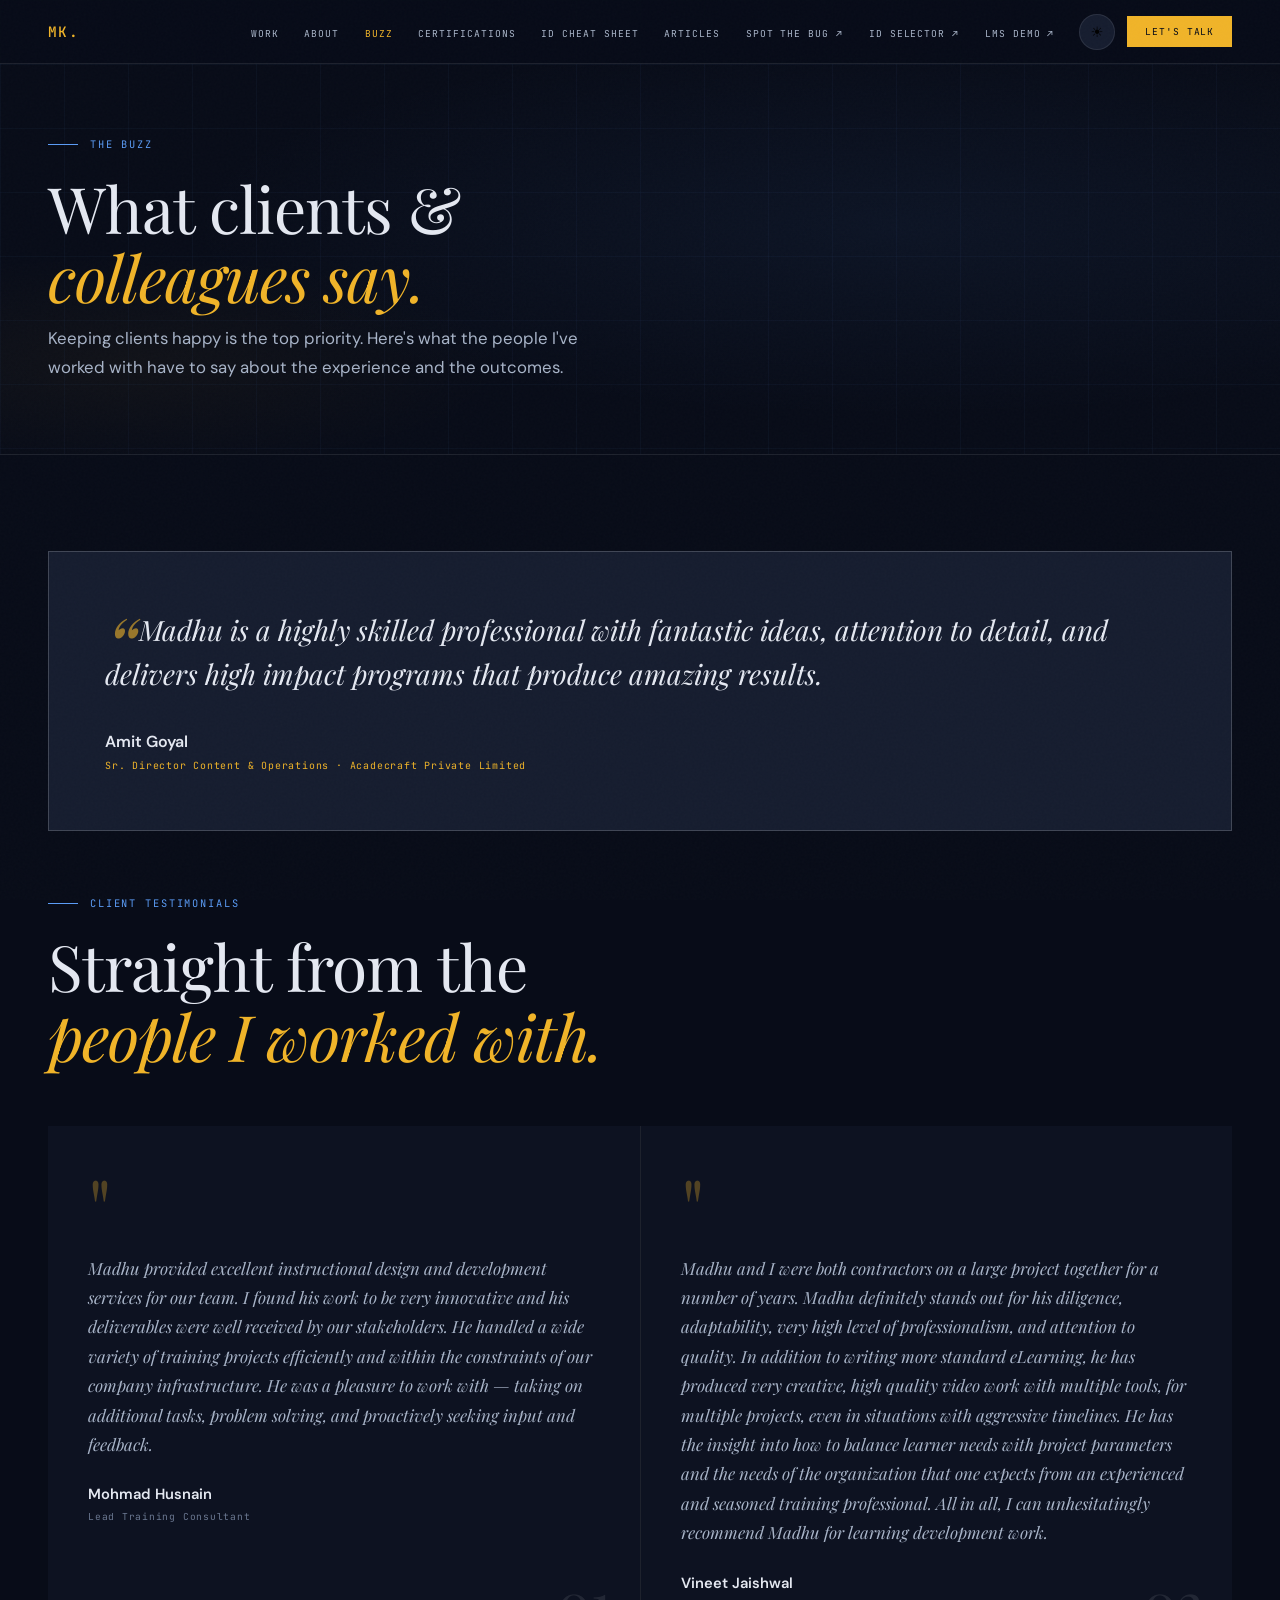
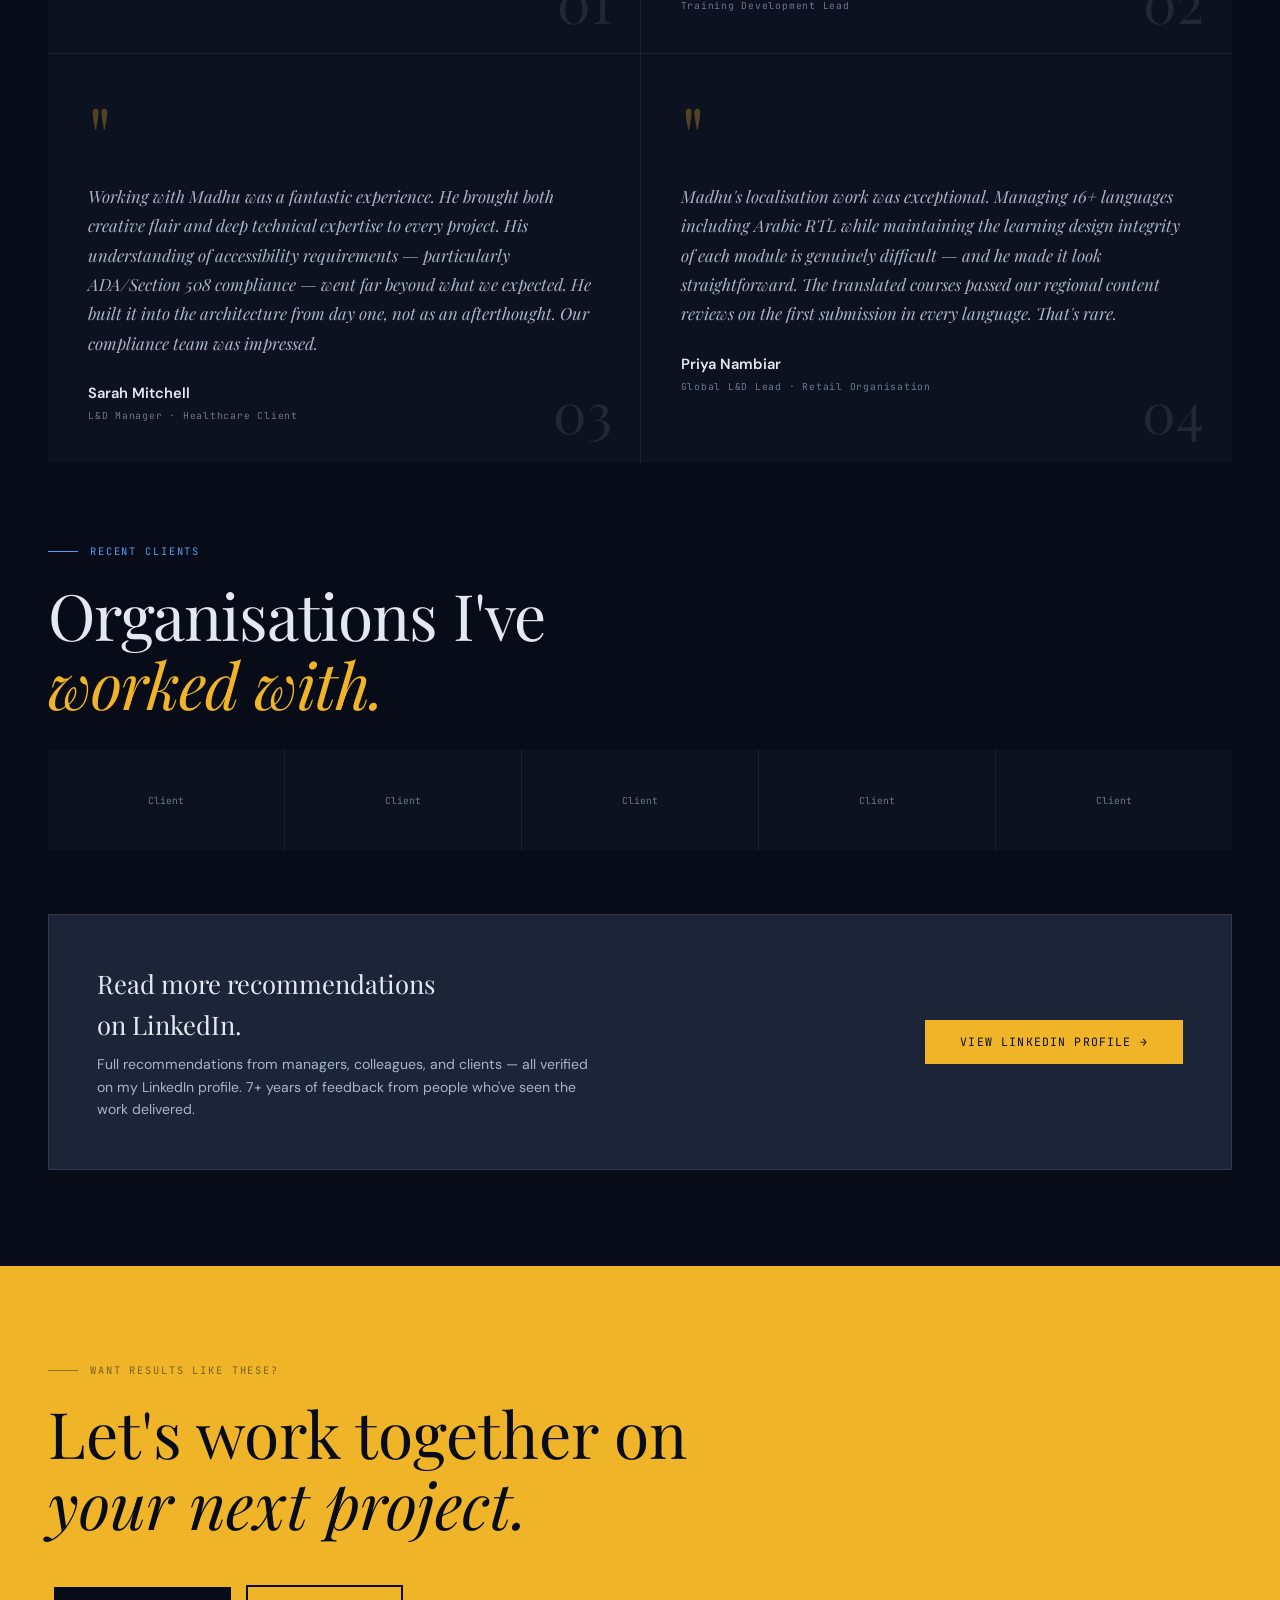
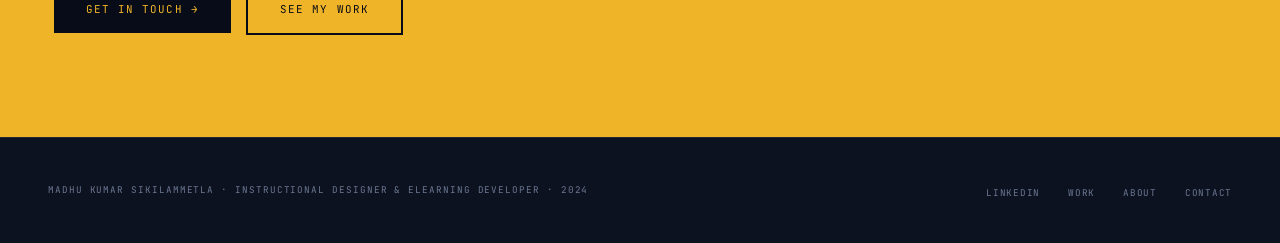
==== buzz.html @ c1334dfc "Add files via upload" ====
<!DOCTYPE html>
<html lang="en" data-theme="dark">
<head>
<meta charset="UTF-8"><meta name="viewport" content="width=device-width,initial-scale=1">
<title>Buzz | Madhu Kumar Sikilammetla</title>
<link rel="stylesheet" href="style.css">
<style>
.testimonial-grid{display:grid;grid-template-columns:1fr 1fr;gap:1px;background:var(--border);margin-top:3.5rem}
.t-card{background:var(--bg2);padding:2.5rem;position:relative;transition:background .3s}
.t-card:hover{background:var(--bg3)}
.t-quote-mark{font-family:var(--serif);font-size:5rem;color:var(--gold);line-height:1;opacity:.3;margin-bottom:.5rem;display:block}
.t-text{font-family:var(--serif);font-size:1.05rem;font-style:italic;line-height:1.75;color:var(--text2);margin-bottom:1.5rem}
.t-author{font-family:var(--sans);font-size:.92rem;font-weight:600;color:var(--text);margin-bottom:.15rem}
.t-role{font-family:var(--mono);font-size:.6rem;letter-spacing:.08em;color:var(--muted)}
.t-num{position:absolute;bottom:1.5rem;right:1.75rem;font-family:var(--serif);font-size:3.5rem;font-weight:300;color:var(--border);line-height:1}
.featured-testimonial{background:var(--surface);border:1px solid var(--border2);padding:3.5rem;margin-bottom:4rem;position:relative}
.ft-quote{font-family:var(--serif);font-size:clamp(1.2rem,3vw,1.75rem);font-style:italic;line-height:1.6;color:var(--text);margin-bottom:2rem}
.ft-quote::before{content:'\201C';font-size:5rem;color:var(--gold);line-height:0;vertical-align:-.45em;margin-right:.15rem;opacity:.6}
.ft-author{font-family:var(--sans);font-size:1rem;font-weight:600;color:var(--text);margin-bottom:.2rem}
.ft-role{font-family:var(--mono);font-size:.62rem;letter-spacing:.08em;color:var(--gold)}
.clients-section{margin-top:5rem}
.clients-grid{display:grid;grid-template-columns:repeat(5,1fr);gap:1px;background:var(--border);margin-top:2rem}
.client-logo{background:var(--bg2);padding:2rem 1.5rem;display:flex;align-items:center;justify-content:center;transition:background .3s;min-height:100px}
.client-logo:hover{background:var(--bg3)}
.client-logo img{max-width:120px;max-height:50px;object-fit:contain;filter:grayscale(100%) brightness(0.7);transition:filter .3s;display:block;margin:0 auto}
.client-logo:hover img{filter:grayscale(0%) brightness(1)}
.linkedin-band{background:var(--surface2);border:1px solid var(--border);padding:3rem;margin-top:4rem;display:flex;align-items:center;justify-content:space-between;gap:2rem;flex-wrap:wrap}
.linkedin-text h3{font-family:var(--serif);font-size:1.6rem;font-weight:400;color:var(--text);margin-bottom:.5rem}
.linkedin-text p{font-family:var(--sans);font-size:.88rem;color:var(--text2);line-height:1.6;max-width:500px}
@media(max-width:860px){.testimonial-grid{grid-template-columns:1fr}.clients-grid{grid-template-columns:repeat(3,1fr)}.linkedin-band{flex-direction:column}}
@media(max-width:500px){.clients-grid{grid-template-columns:repeat(2,1fr)}}
</style>
</head>
<body>
<nav>
  <button class="nav-ham" aria-label="Open menu"><span></span><span></span><span></span></button>
  <a class="nav-logo" href="index.html">MK.</a>
  <div class="nav-spacer"></div>
  <ul class="nav-links">
    <li><a href="work.html">Work</a></li>
    <li><a href="about.html">About</a></li>
    <li><a href="buzz.html" class="active">Buzz</a></li>
    <li><a href="certifications.html">Certifications</a></li>
    <li><a href="id-frameworks.html">ID Cheat Sheet</a></li>
    <li><a href="articles.html">Articles</a></li>
    <li><a href="spot-the-bug.html">Spot the Bug ↗</a></li>
    <li><a href="id-model-selector.html">ID Selector ↗</a></li>
    <li><a href="lms-demo.html">LMS Demo ↗</a></li>
  </ul>
  <button class="theme-toggle" onclick="toggleTheme()" aria-label="Toggle theme">☀️</button>
  <a href="contact.html" class="nav-cta">Let's Talk</a>
</nav>
<div class="mobile-menu">
  <a href="index.html">Home</a><a href="work.html">Work</a><a href="about.html">About</a>
  <a href="buzz.html" class="active">Buzz</a><a href="certifications.html">Certifications</a>
  <a href="id-frameworks.html">ID Cheat Sheet</a><a href="articles.html">Articles</a>
  <a href="spot-the-bug.html">Spot the Bug ↗</a><a href="id-model-selector.html">ID Selector ↗</a>
  <a href="lms-demo.html">LMS Demo ↗</a><a href="contact.html">Let's Talk</a>
</div>

<div class="page-hero">
  <div class="hero-bg"></div><div class="hero-grid"></div>
  <div class="eyebrow reveal">The Buzz</div>
  <h1 class="display reveal d1">What clients &<br><em>colleagues say.</em></h1>
  <p style="font-family:var(--sans);font-size:1.05rem;color:var(--text2);max-width:560px;margin-top:.85rem;line-height:1.7" class="reveal d2">Keeping clients happy is the top priority. Here's what the people I've worked with have to say about the experience and the outcomes.</p>
</div>

<section class="section">
  <!-- Featured testimonial -->
  <div class="featured-testimonial reveal">
    <div class="ft-quote">Madhu is a highly skilled professional with fantastic ideas, attention to detail, and delivers high impact programs that produce amazing results.</div>
    <div class="ft-author">Amit Goyal</div>
    <div class="ft-role">Sr. Director Content & Operations · Acadecraft Private Limited</div>
  </div>

  <!-- Testimonial grid -->
  <div class="eyebrow reveal">Client Testimonials</div>
  <h2 class="display reveal d1">Straight from the<br><em>people I worked with.</em></h2>
  <div class="testimonial-grid">

    <div class="t-card reveal">
      <span class="t-quote-mark">"</span>
      <p class="t-text">Madhu provided excellent instructional design and development services for our team. I found his work to be very innovative and his deliverables were well received by our stakeholders. He handled a wide variety of training projects efficiently and within the constraints of our company infrastructure. He was a pleasure to work with — taking on additional tasks, problem solving, and proactively seeking input and feedback.</p>
      <div class="t-author">Mohmad Husnain</div>
      <div class="t-role">Lead Training Consultant</div>
      <div class="t-num">01</div>
    </div>

    <div class="t-card reveal d1">
      <span class="t-quote-mark">"</span>
      <p class="t-text">Madhu and I were both contractors on a large project together for a number of years. Madhu definitely stands out for his diligence, adaptability, very high level of professionalism, and attention to quality. In addition to writing more standard eLearning, he has produced very creative, high quality video work with multiple tools, for multiple projects, even in situations with aggressive timelines. He has the insight into how to balance learner needs with project parameters and the needs of the organization that one expects from an experienced and seasoned training professional. All in all, I can unhesitatingly recommend Madhu for learning development work.</p>
      <div class="t-author">Vineet Jaishwal</div>
      <div class="t-role">Training Development Lead</div>
      <div class="t-num">02</div>
    </div>

    <div class="t-card reveal">
      <span class="t-quote-mark">"</span>
      <p class="t-text">Working with Madhu was a fantastic experience. He brought both creative flair and deep technical expertise to every project. His understanding of accessibility requirements — particularly ADA/Section 508 compliance — went far beyond what we expected. He built it into the architecture from day one, not as an afterthought. Our compliance team was impressed.</p>
      <div class="t-author">Sarah Mitchell</div>
      <div class="t-role">L&D Manager · Healthcare Client</div>
      <div class="t-num">03</div>
    </div>

    <div class="t-card reveal d1">
      <span class="t-quote-mark">"</span>
      <p class="t-text">Madhu's localisation work was exceptional. Managing 16+ languages including Arabic RTL while maintaining the learning design integrity of each module is genuinely difficult — and he made it look straightforward. The translated courses passed our regional content reviews on the first submission in every language. That's rare.</p>
      <div class="t-author">Priya Nambiar</div>
      <div class="t-role">Global L&D Lead · Retail Organisation</div>
      <div class="t-num">04</div>
    </div>

  </div>

  <!-- Client logos -->
  <div class="clients-section reveal">
    <div class="eyebrow">Recent Clients</div>
    <h2 class="display d1">Organisations I've<br><em>worked with.</em></h2>
    <div class="clients-grid">
      <div class="client-logo">
        <img src="https://lh3.googleusercontent.com/sitesv/[base64]w240" alt="Client 1" onerror="this.style.display='none';this.parentElement.innerHTML='<div style=\'font-family:var(--mono);font-size:.6rem;color:var(--muted);text-align:center\'>Client</div>'">
      </div>
      <div class="client-logo">
        <img src="https://lh3.googleusercontent.com/sitesv/[base64]w240" alt="Client 2" onerror="this.style.display='none';this.parentElement.innerHTML='<div style=\'font-family:var(--mono);font-size:.6rem;color:var(--muted);text-align:center\'>Client</div>'">
      </div>
      <div class="client-logo">
        <img src="https://lh3.googleusercontent.com/sitesv/[base64]w240" alt="Client 3" onerror="this.style.display='none';this.parentElement.innerHTML='<div style=\'font-family:var(--mono);font-size:.6rem;color:var(--muted);text-align:center\'>Client</div>'">
      </div>
      <div class="client-logo">
        <img src="https://lh3.googleusercontent.com/sitesv/[base64]w240" alt="Client 4" onerror="this.style.display='none';this.parentElement.innerHTML='<div style=\'font-family:var(--mono);font-size:.6rem;color:var(--muted);text-align:center\'>Client</div>'">
      </div>
      <div class="client-logo">
        <img src="https://lh3.googleusercontent.com/sitesv/[base64]w240" alt="Client 5" onerror="this.style.display='none';this.parentElement.innerHTML='<div style=\'font-family:var(--mono);font-size:.6rem;color:var(--muted);text-align:center\'>Client</div>'">
      </div>
    </div>
  </div>

  <!-- LinkedIn band -->
  <div class="linkedin-band reveal">
    <div class="linkedin-text">
      <h3>Read more recommendations<br>on LinkedIn.</h3>
      <p>Full recommendations from managers, colleagues, and clients — all verified on my LinkedIn profile. 7+ years of feedback from people who've seen the work delivered.</p>
    </div>
    <a href="https://www.linkedin.com/in/madhu-kumar-sikilammetla-22694598" target="_blank" class="btn btn-primary btn-lg">View LinkedIn Profile →</a>
  </div>
</section>

<div class="cta-band">
  <div class="eyebrow">Want results like these?</div>
  <div class="cta-band-title">Let's work together on<br><em>your next project.</em></div>
  <a href="contact.html" class="btn-dark">Get in Touch →</a>
  <a href="work.html" class="btn-dark outline">See My Work</a>
</div>
<footer>
  <div class="footer-logo">Madhu Kumar Sikilammetla · Instructional Designer & eLearning Developer · 2024</div>
  <ul class="footer-links">
    <li><a href="https://www.linkedin.com/in/madhu-kumar-sikilammetla-22694598" target="_blank">LinkedIn</a></li>
    <li><a href="work.html">Work</a></li><li><a href="about.html">About</a></li><li><a href="contact.html">Contact</a></li>
  </ul>
</footer>
<script src="main.js"></script>
</body>
</html>
---- style.css ----
@import url('https://fonts.googleapis.com/css2?family=Playfair+Display:ital,wght@0,400;0,600;0,700;1,400;1,600&family=DM+Sans:ital,wght@0,300;0,400;0,500;0,600;1,400&family=JetBrains+Mono:wght@400;500&display=swap');

/* ============================================================
   DARK THEME (default)
   ============================================================ */
:root {
  --bg:        #080C18;
  --bg2:       #0D1221;
  --bg3:       #111828;
  --surface:   #161D2F;
  --surface2:  #1C2438;
  --border:    rgba(255,255,255,0.09);
  --border2:   rgba(255,255,255,0.18);
  --text:      #E4E8F1;
  --text2:     #A8B4C8;
  --muted:     #6B7891;
  --blue:      #5B9CF6;
  --blue-dim:  rgba(91,156,246,.1);
  --gold:      #F0B429;
  --gold-dim:  rgba(240,180,41,.08);
  --teal:      #2FCCA1;
  --red:       #F06B6B;
  --serif:     'Playfair Display',Georgia,serif;
  --sans:      'DM Sans',system-ui,sans-serif;
  --mono:      'JetBrains Mono','Fira Code',monospace;
  --nav-h:     64px;
  --ph:        3rem;
  --sv:        6rem;
  --shadow:    0 4px 24px rgba(0,0,0,.4);
  --card-hover:#111828;
  --nav-bg:    rgba(8,12,24,.92);
}

/* ============================================================
   LIGHT THEME
   ============================================================ */
[data-theme="light"] {
  --bg:        #F8F9FC;
  --bg2:       #EFF1F7;
  --bg3:       #E8EBF3;
  --surface:   #FFFFFF;
  --surface2:  #F0F2F8;
  --border:    rgba(0,0,0,0.1);
  --border2:   rgba(0,0,0,0.2);
  --text:      #0F1420;
  --text2:     #3A4560;
  --muted:     #7A86A3;
  --blue:      #1A6CF0;
  --blue-dim:  rgba(26,108,240,.08);
  --gold:      #C8880A;
  --gold-dim:  rgba(200,136,10,.07);
  --teal:      #0E9E77;
  --red:       #D44040;
  --shadow:    0 4px 24px rgba(0,0,0,.12);
  --card-hover:#E8EBF3;
  --nav-bg:    rgba(248,249,252,.95);
}

/* ============================================================
   RESET
   ============================================================ */
*,*::before,*::after{box-sizing:border-box;margin:0;padding:0}
html{scroll-behavior:smooth;-webkit-tap-highlight-color:transparent}
body{
  background:var(--bg);
  color:var(--text);
  font-family:var(--sans);
  font-size:16px;
  line-height:1.6;
  overflow-x:hidden;
  -webkit-font-smoothing:antialiased;
  transition:background .3s,color .3s;
}
body::after{
  content:'';position:fixed;inset:0;z-index:9998;pointer-events:none;
  background-image:url("data:image/svg+xml,%3Csvg viewBox='0 0 512 512' xmlns='http://www.w3.org/2000/svg'%3E%3Cfilter id='n'%3E%3CfeTurbulence type='fractalNoise' baseFrequency='0.75' numOctaves='4' stitchTiles='stitch'/%3E%3C/filter%3E%3Crect width='100%25' height='100%25' filter='url(%23n)' opacity='1'/%3E%3C/svg%3E");
  opacity:.02;
}
[data-theme="light"] body::after{opacity:.015}
a{color:inherit;text-decoration:none}
img{max-width:100%;display:block}
button{cursor:pointer;font-family:inherit}

/* ============================================================
   NAVIGATION — hamburger LEFT, MK logo, links, toggle, CTA
   ============================================================ */
nav{
  position:fixed;top:0;left:0;right:0;z-index:500;
  height:var(--nav-h);
  display:flex;align-items:center;gap:.75rem;
  padding:0 var(--ph);
  background:var(--nav-bg);
  backdrop-filter:blur(20px) saturate(180%);
  border-bottom:1px solid var(--border);
  transition:background .3s;
}
/* Hamburger — always first child, visible only on mobile */
.nav-ham{
  display:none;
  flex-direction:column;
  justify-content:center;
  gap:5px;
  width:36px;height:36px;
  padding:6px;
  background:none;border:none;
  cursor:pointer;flex-shrink:0;
  order:-1;
}
.nav-ham span{width:20px;height:2px;background:var(--text);display:block;transition:all .3s;border-radius:1px}
.nav-ham.open span:nth-child(1){transform:rotate(45deg) translate(5px,5px)}
.nav-ham.open span:nth-child(2){opacity:0;transform:scaleX(0)}
.nav-ham.open span:nth-child(3){transform:rotate(-45deg) translate(5px,-5px)}

.nav-logo{
  font-family:var(--mono);font-size:.9rem;font-weight:500;
  letter-spacing:.1em;color:var(--gold);text-transform:uppercase;
  flex-shrink:0;text-decoration:none;transition:opacity .2s;
}
.nav-logo:hover{opacity:.8}

/* Spacer pushes links to center/right */
.nav-spacer{flex:1}

.nav-links{
  display:flex;align-items:center;list-style:none;gap:0;
}
.nav-links a{
  font-family:var(--mono);font-size:.6rem;letter-spacing:.1em;
  text-transform:uppercase;color:var(--text2);
  padding:.5rem .8rem;transition:color .2s;white-space:nowrap;
}
.nav-links a:hover,.nav-links a.active{color:var(--gold)}

/* Theme toggle button */
.theme-toggle{
  width:36px;height:36px;border-radius:50%;
  background:var(--surface);border:1px solid var(--border);
  display:flex;align-items:center;justify-content:center;
  font-size:.9rem;cursor:pointer;flex-shrink:0;
  transition:all .2s;
}
.theme-toggle:hover{border-color:var(--gold);background:var(--gold-dim)}

.nav-cta{
  font-family:var(--mono);font-size:.6rem;letter-spacing:.1em;
  text-transform:uppercase;color:var(--bg);background:var(--gold);
  padding:.5rem 1.1rem;border:none;transition:opacity .2s;
  white-space:nowrap;flex-shrink:0;text-decoration:none;
  display:inline-block;
}
.nav-cta:hover{opacity:.85}

/* Mobile nav drawer */
.mobile-menu{
  display:none;position:fixed;
  top:var(--nav-h);left:0;right:0;
  background:var(--nav-bg);
  backdrop-filter:blur(20px);
  border-bottom:1px solid var(--border);
  padding:1rem var(--ph) 1.5rem;
  z-index:499;
  flex-direction:column;
  max-height:calc(100vh - var(--nav-h));
  overflow-y:auto;
}
.mobile-menu.open{display:flex}
.mobile-menu a{
  font-family:var(--mono);font-size:.72rem;letter-spacing:.1em;
  text-transform:uppercase;color:var(--text2);
  padding:.85rem 0;border-bottom:1px solid var(--border);
  transition:color .2s;
}
.mobile-menu a:last-child{border-bottom:none}
.mobile-menu a:hover,.mobile-menu a.active{color:var(--gold)}

/* ============================================================
   BUTTONS
   ============================================================ */
.btn{
  display:inline-flex;align-items:center;gap:.5rem;
  font-family:var(--mono);font-size:.68rem;letter-spacing:.1em;
  text-transform:uppercase;padding:.85rem 1.75rem;
  border:none;cursor:pointer;transition:all .2s;
  text-decoration:none;line-height:1;
}
.btn-primary{background:var(--gold);color:#080C18}.btn-primary:hover{opacity:.88}
.btn-blue{background:var(--blue);color:#080C18}.btn-blue:hover{opacity:.88}
.btn-outline{background:transparent;color:var(--text);border:1px solid var(--border2)}.btn-outline:hover{border-color:var(--gold);color:var(--gold)}
.btn-sm{padding:.55rem 1.1rem;font-size:.6rem}
.btn-lg{padding:1rem 2.2rem;font-size:.72rem}
.btn-dark{
  font-family:var(--mono);font-size:.68rem;letter-spacing:.1em;
  text-transform:uppercase;color:var(--gold);background:var(--bg);
  border:none;padding:.9rem 2rem;cursor:pointer;
  text-decoration:none;display:inline-flex;align-items:center;
  gap:.5rem;margin:.35rem;transition:opacity .2s;
}
.btn-dark:hover{opacity:.85}
.btn-dark.outline{color:#080C18;background:transparent;border:2px solid #080C18}

/* ============================================================
   TYPOGRAPHY
   ============================================================ */
h1.display,h2.display,.display{
  font-family:var(--serif);font-size:clamp(2.2rem,5vw,4.5rem);
  font-weight:400;line-height:1.08;letter-spacing:-.015em;color:var(--text);
}
h1.display-xl{
  font-family:var(--serif);font-size:clamp(3rem,7vw,6.5rem);
  font-weight:400;line-height:1.03;letter-spacing:-.025em;color:var(--text);
}
h1.display-xl em,h2.display em,.display em{font-style:italic;color:var(--gold)}

.eyebrow{
  display:flex;align-items:center;gap:.75rem;
  font-family:var(--mono);font-size:.65rem;letter-spacing:.18em;
  text-transform:uppercase;color:var(--blue);margin-bottom:1.25rem;
}
.eyebrow::before{content:'';width:30px;height:1px;background:var(--blue);flex-shrink:0}
.eyebrow.g{color:var(--gold)}.eyebrow.g::before{background:var(--gold)}

/* ============================================================
   TAGS
   ============================================================ */
.tag{
  display:inline-block;font-family:var(--mono);font-size:.56rem;
  letter-spacing:.08em;text-transform:uppercase;
  color:var(--text2);border:1px solid var(--border);
  padding:.22rem .6rem;background:var(--surface);
}
.tag-b{color:var(--blue);border-color:rgba(91,156,246,.25);background:var(--blue-dim)}
.tag-g{color:var(--gold);border-color:rgba(240,180,41,.25);background:var(--gold-dim)}
.tags{display:flex;flex-wrap:wrap;gap:.4rem}

/* ============================================================
   PAGE HERO
   ============================================================ */
.page-hero{
  padding:calc(var(--nav-h) + 4.5rem) var(--ph) 4.5rem;
  position:relative;overflow:hidden;
  border-bottom:1px solid var(--border);
}
.hero-bg{
  position:absolute;inset:0;pointer-events:none;
  background:radial-gradient(ellipse 80% 60% at 70% 50%,rgba(91,156,246,.06) 0%,transparent 70%),
              radial-gradient(ellipse 50% 40% at 10% 80%,rgba(240,180,41,.04) 0%,transparent 60%);
}
.hero-grid{
  position:absolute;inset:0;pointer-events:none;
  background-image:
    linear-gradient(rgba(91,156,246,.04) 1px,transparent 1px),
    linear-gradient(90deg,rgba(91,156,246,.04) 1px,transparent 1px);
  background-size:64px 64px;
}

/* ============================================================
   SECTIONS
   ============================================================ */
.section{padding:var(--sv) var(--ph)}
.section-alt{background:var(--bg2)}

/* ============================================================
   TICKER
   ============================================================ */
.ticker-wrap{
  overflow:hidden;background:var(--bg2);
  border-top:1px solid var(--border);border-bottom:1px solid var(--border);
  padding:.9rem 0;
}
.ticker-inner{display:flex;width:max-content;animation:tick 40s linear infinite}
.ticker-inner:hover{animation-play-state:paused}
@keyframes tick{from{transform:translateX(0)}to{transform:translateX(-50%)}}
.ticker-item{
  font-family:var(--mono);font-size:.62rem;letter-spacing:.1em;
  text-transform:uppercase;color:var(--muted);
  padding:0 2.5rem;white-space:nowrap;
  display:flex;align-items:center;gap:2.5rem;
}
.ticker-item::after{content:'◆';color:var(--blue);font-size:.4rem}

/* ============================================================
   AVAILABILITY DOT
   ============================================================ */
.dot-avail{
  display:inline-block;width:7px;height:7px;
  background:var(--teal);border-radius:50%;
  margin-right:.4rem;vertical-align:middle;
  animation:dp 2s ease-in-out infinite;
}
@keyframes dp{
  0%,100%{box-shadow:0 0 0 0 rgba(47,204,161,.5);opacity:1}
  50%{box-shadow:0 0 0 6px rgba(47,204,161,0);opacity:.8}
}

/* ============================================================
   REVEAL ANIMATIONS
   ============================================================ */
.reveal{opacity:0;transform:translateY(24px);transition:opacity .7s ease,transform .7s ease}
.reveal.in{opacity:1;transform:translateY(0)}
.reveal.d1{transition-delay:.1s}.reveal.d2{transition-delay:.2s}.reveal.d3{transition-delay:.3s}

/* ============================================================
   CARDS
   ============================================================ */
.card-grid-2{display:grid;grid-template-columns:1fr 1fr;gap:1px;background:var(--border)}
.card-grid-3{display:grid;grid-template-columns:repeat(3,1fr);gap:1px;background:var(--border)}
.card{
  background:var(--bg2);padding:2.25rem;
  transition:background .3s;position:relative;overflow:hidden;
}
.card::before{
  content:'';position:absolute;top:0;left:0;
  width:3px;height:0;background:var(--gold);transition:height .35s;
}
.card:hover{background:var(--card-hover)}.card:hover::before{height:100%}
.card-num{font-family:var(--mono);font-size:.58rem;letter-spacing:.12em;color:var(--muted);margin-bottom:.4rem}
.card-cat{font-family:var(--mono);font-size:.58rem;letter-spacing:.1em;text-transform:uppercase;color:var(--blue);margin-bottom:.55rem}
.card-title{font-family:var(--serif);font-size:1.35rem;font-weight:600;color:var(--text);line-height:1.2;margin-bottom:.7rem}
.card-body{font-family:var(--sans);font-size:.88rem;line-height:1.65;color:var(--text2);margin-bottom:1rem}
.card-arrow{font-family:var(--mono);font-size:.62rem;letter-spacing:.08em;color:var(--gold);display:inline-flex;align-items:center;gap:.4rem;transition:gap .2s}
.card:hover .card-arrow{gap:.7rem}

/* ============================================================
   PROJECT CARDS
   ============================================================ */
.project-card{
  background:var(--bg2);overflow:hidden;
  position:relative;display:flex;flex-direction:column;
  transition:background .3s;
}
.project-card:hover{background:var(--card-hover)}
.project-card::before{
  content:'';position:absolute;top:0;left:0;
  width:3px;height:0;background:var(--gold);
  transition:height .35s;z-index:2;
}
.project-card:hover::before{height:100%}
.proj-thumb{
  position:relative;width:100%;aspect-ratio:16/9;
  overflow:hidden;background:var(--surface);
  border-bottom:1px solid var(--border);
}
.proj-thumb img{
  width:100%;height:100%;object-fit:cover;
  transition:transform .5s ease;
}
.project-card:hover .proj-thumb img{transform:scale(1.05)}
.proj-overlay{
  position:absolute;inset:0;
  background:linear-gradient(to bottom,transparent 50%,rgba(8,12,24,.88) 100%);
  display:flex;align-items:flex-end;padding:1rem 1.25rem;
  opacity:0;transition:opacity .3s;
}
.project-card:hover .proj-overlay{opacity:1}
.proj-cta{
  font-family:var(--mono);font-size:.6rem;letter-spacing:.1em;
  text-transform:uppercase;color:var(--gold);
  display:flex;align-items:center;gap:.4rem;
}
.proj-body{padding:1.75rem;flex:1;display:flex;flex-direction:column}
.proj-num{font-family:var(--mono);font-size:.55rem;letter-spacing:.12em;color:var(--muted);margin-bottom:.35rem}
.proj-cat{font-family:var(--mono);font-size:.58rem;letter-spacing:.1em;text-transform:uppercase;color:var(--blue);margin-bottom:.5rem}
.proj-title{font-family:var(--serif);font-size:1.2rem;font-weight:600;color:var(--text);line-height:1.25;margin-bottom:.65rem}
.proj-desc{font-family:var(--sans);font-size:.85rem;line-height:1.6;color:var(--text2);flex:1;margin-bottom:.9rem}
.proj-id{
  background:var(--gold-dim);border:1px solid rgba(240,180,41,.18);
  padding:.55rem .85rem;margin-bottom:.85rem;
  display:flex;align-items:flex-start;gap:.6rem;flex-wrap:wrap;
}
.proj-id-lbl{font-family:var(--mono);font-size:.53rem;letter-spacing:.1em;text-transform:uppercase;color:var(--gold);white-space:nowrap}
.proj-id-val{font-family:var(--sans);font-size:.78rem;color:var(--text)}
.proj-footer{display:flex;align-items:center;justify-content:space-between;padding-top:1rem;border-top:1px solid var(--border)}
.proj-arrow{font-family:var(--mono);font-size:.6rem;letter-spacing:.08em;color:var(--gold);display:flex;align-items:center;gap:.35rem;transition:gap .2s}
.project-card:hover .proj-arrow{gap:.7rem}

/* ============================================================
   MODAL
   ============================================================ */
.modal-bg{
  position:fixed;inset:0;z-index:1000;
  background:rgba(8,12,24,.94);backdrop-filter:blur(14px);
  display:none;align-items:center;justify-content:center;padding:2rem;
}
.modal-bg.open{display:flex}
.modal{
  background:var(--bg3);border:1px solid var(--border2);
  width:100%;max-width:840px;max-height:90vh;
  overflow-y:auto;position:relative;
}
.modal-x{
  position:sticky;top:1rem;float:right;margin:1rem 1rem 0 0;
  background:var(--surface2);border:1px solid var(--border);
  color:var(--text2);width:32px;height:32px;
  display:flex;align-items:center;justify-content:center;
  font-size:.9rem;cursor:pointer;z-index:2;transition:all .2s;
}
.modal-x:hover{color:var(--gold);border-color:var(--gold)}
.modal-img{width:100%;aspect-ratio:16/9;object-fit:cover;display:block}
.modal-body{padding:2.25rem}
.modal-section{
  font-family:var(--mono);font-size:.6rem;letter-spacing:.12em;
  text-transform:uppercase;color:var(--blue);
  padding-bottom:.5rem;border-bottom:1px solid var(--border);
  margin-bottom:.85rem;margin-top:2rem;
}
.modal-section:first-of-type{margin-top:0}
.modal-text{font-family:var(--sans);font-size:.9rem;line-height:1.75;color:var(--text2);margin-bottom:.9rem}
.modal-id-box{background:var(--gold-dim);border:1px solid rgba(240,180,41,.2);padding:1rem 1.25rem;margin:1.25rem 0}
.modal-id-lbl{font-family:var(--mono);font-size:.55rem;letter-spacing:.1em;text-transform:uppercase;color:var(--gold);margin-bottom:.35rem}
.modal-id-txt{font-family:var(--sans);font-size:.88rem;color:var(--text);line-height:1.6}
.modal-actions{display:flex;gap:.75rem;flex-wrap:wrap;margin-top:2rem;padding-top:1.5rem;border-top:1px solid var(--border)}

/* ============================================================
   TIMELINE
   ============================================================ */
.timeline{position:relative}
.timeline::before{content:'';position:absolute;left:100px;top:0;bottom:0;width:1px;background:var(--border)}
.tl-item{display:grid;grid-template-columns:100px 1fr;gap:2.5rem;padding:2rem 0;border-bottom:1px solid var(--border)}
.tl-year{font-family:var(--mono);font-size:.62rem;letter-spacing:.1em;color:var(--blue);text-align:right;padding-right:2rem;padding-top:.2rem;position:relative}
.tl-year::after{content:'';position:absolute;right:-5px;top:.35rem;width:9px;height:9px;background:var(--blue);border-radius:50%;border:2px solid var(--bg)}
.tl-role{font-family:var(--sans);font-size:1rem;font-weight:600;color:var(--text);margin-bottom:.2rem}
.tl-org{font-family:var(--mono);font-size:.58rem;letter-spacing:.08em;color:var(--muted);margin-bottom:.6rem}
.tl-desc{font-family:var(--sans);font-size:.86rem;line-height:1.65;color:var(--text2)}

/* ============================================================
   SKILL BARS
   ============================================================ */
.sbar{margin-bottom:1.1rem}
.sbar-hd{display:flex;justify-content:space-between;margin-bottom:.35rem}
.sbar-name{font-family:var(--sans);font-size:.85rem;color:var(--text)}
.sbar-pct{font-family:var(--mono);font-size:.58rem;letter-spacing:.06em;color:var(--blue)}
.sbar-track{height:3px;background:var(--border);overflow:hidden}
.sbar-fill{height:100%;background:linear-gradient(90deg,var(--blue),var(--teal));width:0;transition:width 1.2s cubic-bezier(.4,0,.2,1)}
.sbar.in .sbar-fill{width:var(--w)}

/* ============================================================
   FORM
   ============================================================ */
.form-label{font-family:var(--mono);font-size:.6rem;letter-spacing:.1em;text-transform:uppercase;color:var(--blue);display:block;margin-bottom:.5rem}
.form-input,.form-textarea,.form-select{
  width:100%;font-family:var(--sans);font-size:.92rem;
  background:var(--surface);border:1px solid var(--border);
  color:var(--text);padding:.88rem 1rem;outline:none;
  transition:border-color .2s,background .2s;
  appearance:none;-webkit-appearance:none;
}
.form-input:focus,.form-textarea:focus,.form-select:focus{border-color:var(--blue);background:var(--surface2)}
.form-textarea{resize:vertical;min-height:130px}
.form-select{cursor:pointer;background-image:url("data:image/svg+xml,%3Csvg xmlns='http://www.w3.org/2000/svg' width='10' height='6'%3E%3Cpath d='M0 0l5 6 5-6z' fill='%236B7891'/%3E%3C/svg%3E");background-repeat:no-repeat;background-position:right 1rem center}
.form-group{margin-bottom:1.5rem}
.form-row{display:grid;grid-template-columns:1fr 1fr;gap:1rem}
.form-success{background:rgba(47,204,161,.08);border:1px solid rgba(47,204,161,.3);padding:2rem;text-align:center;display:none}
.form-success.show{display:block}
.form-success p{font-family:var(--sans);font-size:.9rem;color:var(--teal)}

/* ============================================================
   CTA BAND
   ============================================================ */
.cta-band{background:var(--gold);padding:6rem var(--ph)}
.cta-band .eyebrow{color:rgba(8,12,24,.5)}.cta-band .eyebrow::before{background:rgba(8,12,24,.4)}
.cta-band-title{font-family:var(--serif);font-size:clamp(2rem,5vw,4rem);font-weight:400;color:#080C18;line-height:1.1;margin-bottom:2.5rem}
.cta-band-title em{font-style:italic}

/* ============================================================
   FOOTER
   ============================================================ */
footer{
  background:var(--bg2);border-top:1px solid var(--border);
  padding:2.5rem var(--ph);
  display:flex;justify-content:space-between;align-items:center;
  flex-wrap:wrap;gap:1rem;
}
.footer-logo{font-family:var(--mono);font-size:.58rem;letter-spacing:.1em;text-transform:uppercase;color:var(--muted)}
.footer-links{display:flex;gap:1.75rem;list-style:none}
.footer-links a{font-family:var(--mono);font-size:.58rem;letter-spacing:.08em;text-transform:uppercase;color:var(--muted);transition:color .2s}
.footer-links a:hover{color:var(--gold)}

/* ============================================================
   TESTIMONIAL CARDS
   ============================================================ */
.testimonial-card{
  background:var(--surface);border:1px solid var(--border);
  padding:2.25rem;position:relative;
}
.testimonial-card::before{
  content:'\201C';
  font-family:var(--serif);font-size:5rem;color:var(--gold);
  position:absolute;top:1rem;left:1.5rem;line-height:1;opacity:.4;
}
.testimonial-text{
  font-family:var(--serif);font-size:1rem;
  font-style:italic;line-height:1.7;color:var(--text2);
  margin-bottom:1.25rem;padding-top:1.5rem;
}
.testimonial-author{font-family:var(--sans);font-size:.88rem;font-weight:600;color:var(--text);margin-bottom:.1rem}
.testimonial-role{font-family:var(--mono);font-size:.58rem;letter-spacing:.07em;color:var(--muted)}
.testimonial-num{
  position:absolute;bottom:1.5rem;right:1.75rem;
  font-family:var(--serif);font-size:3rem;font-weight:300;
  color:var(--border);line-height:1;
}

/* ============================================================
   VIDEO SECTION
   ============================================================ */
.video-wrap{
  position:relative;width:100%;
  aspect-ratio:16/9;overflow:hidden;
  background:var(--surface);border:1px solid var(--border);
}
.video-wrap iframe{
  position:absolute;inset:0;width:100%;height:100%;border:none;
}
.video-placeholder{
  position:absolute;inset:0;display:flex;
  align-items:center;justify-content:center;
  flex-direction:column;gap:1rem;
  background:var(--surface);cursor:pointer;
}
.video-play-btn{
  width:72px;height:72px;border-radius:50%;
  background:var(--gold);display:flex;align-items:center;justify-content:center;
  font-size:1.5rem;transition:transform .2s,opacity .2s;
}
.video-placeholder:hover .video-play-btn{transform:scale(1.1)}

/* ============================================================
   RESPONSIVE — MOBILE FIRST FIXES
   ============================================================ */
@media(max-width:1100px){
  :root{--ph:2rem}
  .nav-links{display:none}
  .nav-ham{display:flex}
}

@media(max-width:860px){
  :root{--sv:4rem;--ph:1.5rem}
  .card-grid-2,.card-grid-3{grid-template-columns:1fr}
  footer{flex-direction:column;text-align:center}
  .cta-band{padding:4rem var(--ph)}
  .form-row{grid-template-columns:1fr}
  .timeline::before{left:70px}
  .tl-item{grid-template-columns:70px 1fr;gap:1.5rem}
}

@media(max-width:600px){
  :root{--ph:1rem;--nav-h:56px}
  .nav-logo{font-size:.8rem}
  .nav-cta{padding:.45rem .85rem;font-size:.58rem}
  h1.display-xl{font-size:2.8rem}
}
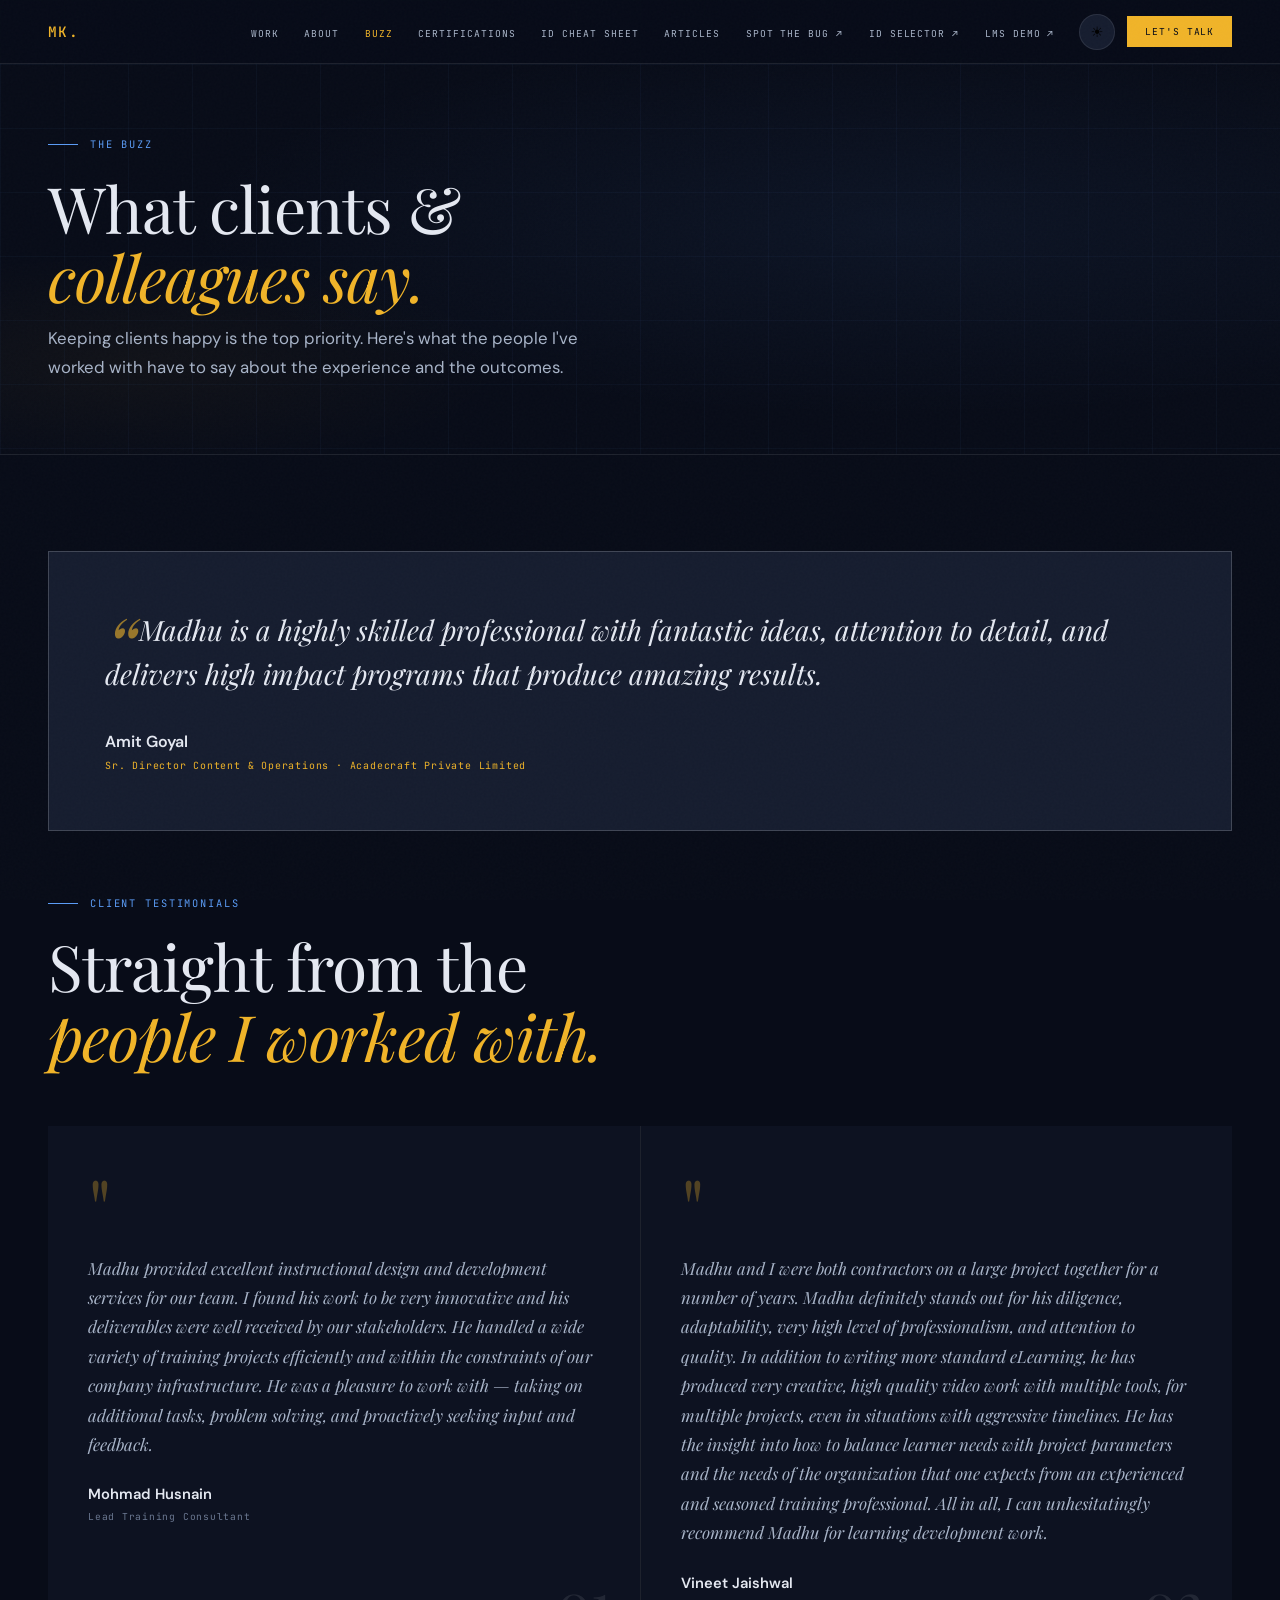
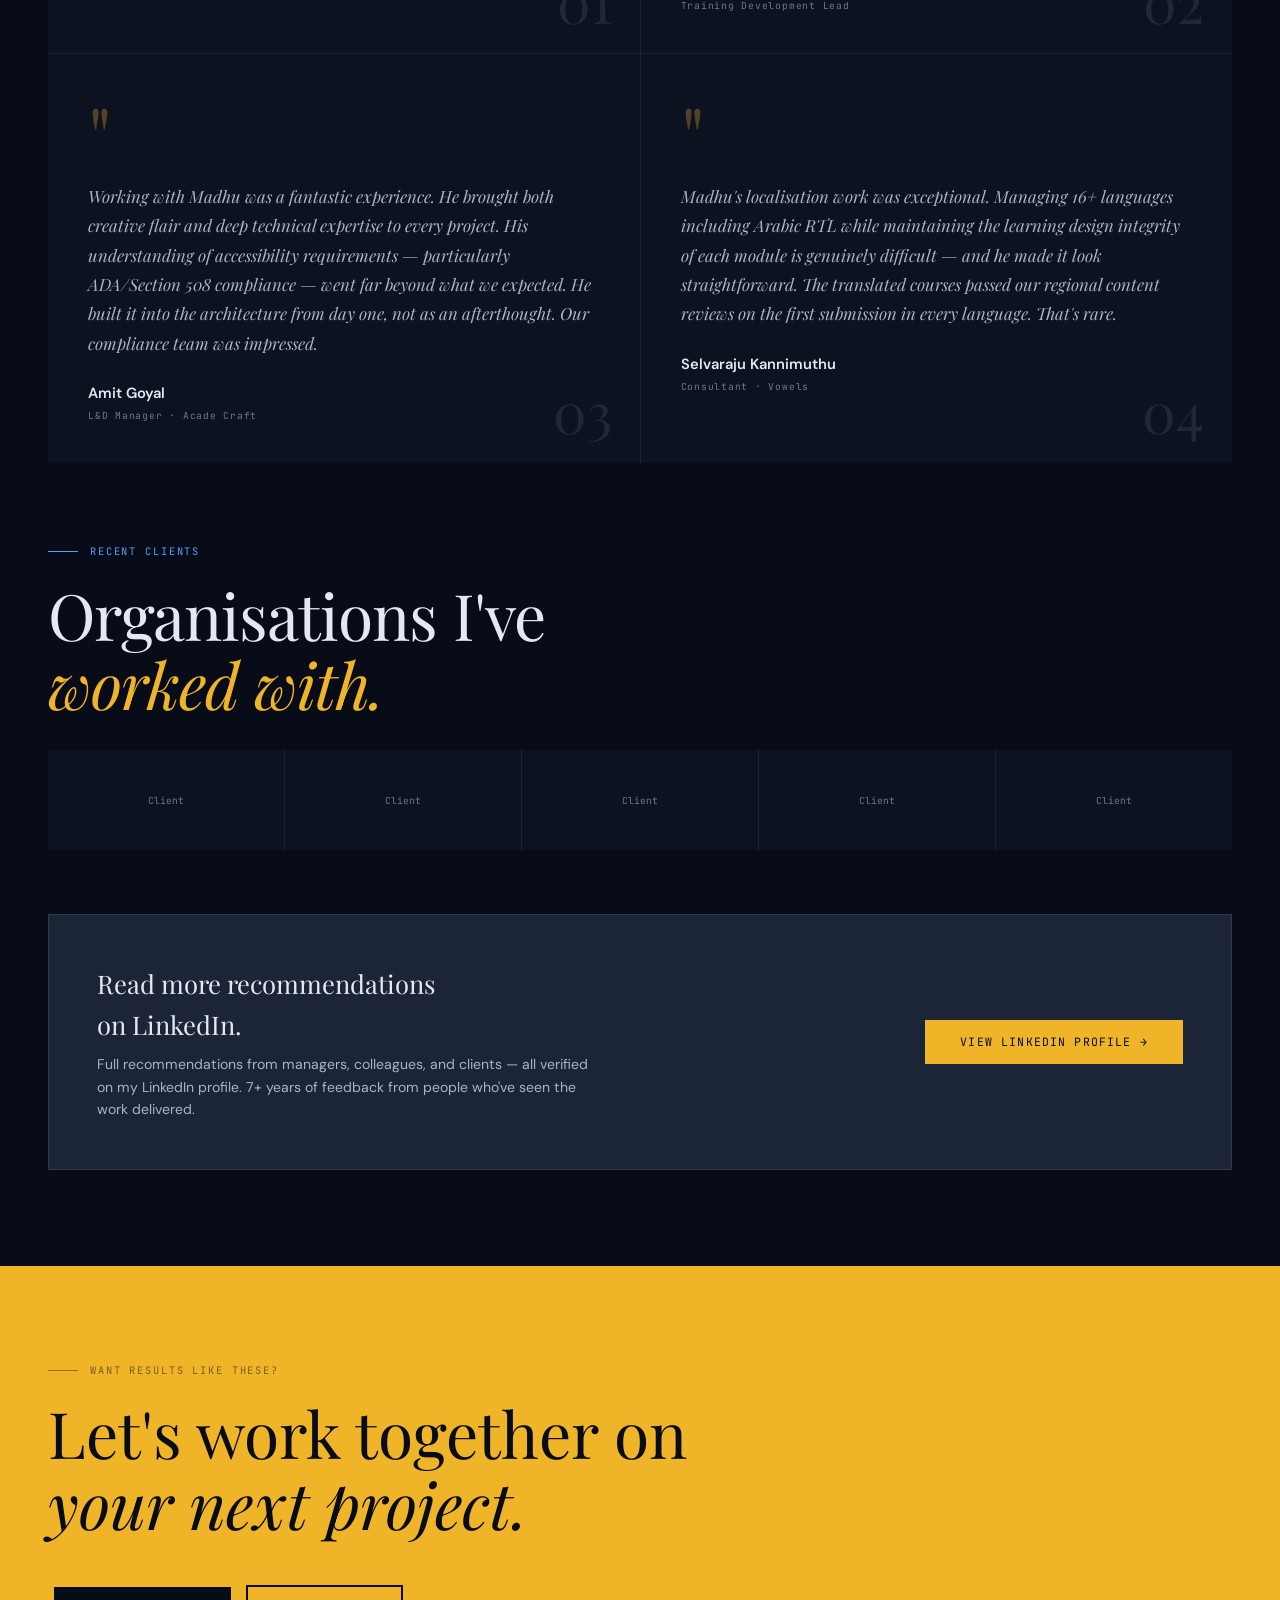
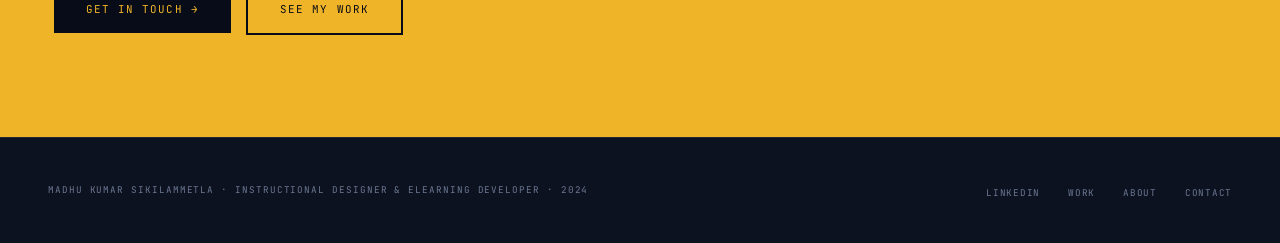
==== commit e28b9f35: "Update client testimonials and logos in buzz.html" ====
--- a/buzz.html
+++ b/buzz.html
@@ -97,16 +97,16 @@
     <div class="t-card reveal">
       <span class="t-quote-mark">"</span>
       <p class="t-text">Working with Madhu was a fantastic experience. He brought both creative flair and deep technical expertise to every project. His understanding of accessibility requirements — particularly ADA/Section 508 compliance — went far beyond what we expected. He built it into the architecture from day one, not as an afterthought. Our compliance team was impressed.</p>
-      <div class="t-author">Sarah Mitchell</div>
-      <div class="t-role">L&D Manager · Healthcare Client</div>
+      <div class="t-author">Amit Goyal</div>
+      <div class="t-role">L&D Manager · Acade Craft</div>
       <div class="t-num">03</div>
     </div>
 
     <div class="t-card reveal d1">
       <span class="t-quote-mark">"</span>
       <p class="t-text">Madhu's localisation work was exceptional. Managing 16+ languages including Arabic RTL while maintaining the learning design integrity of each module is genuinely difficult — and he made it look straightforward. The translated courses passed our regional content reviews on the first submission in every language. That's rare.</p>
-      <div class="t-author">Priya Nambiar</div>
-      <div class="t-role">Global L&D Lead · Retail Organisation</div>
+      <div class="t-author">Selvaraju Kannimuthu</div>
+      <div class="t-role">Consultant · Vowels</div>
       <div class="t-num">04</div>
     </div>
 
@@ -118,19 +118,19 @@
     <h2 class="display d1">Organisations I've<br><em>worked with.</em></h2>
     <div class="clients-grid">
       <div class="client-logo">
-        <img src="https://lh3.googleusercontent.com/sitesv/[base64]w240" alt="Client 1" onerror="this.style.display='none';this.parentElement.innerHTML='<div style=\'font-family:var(--mono);font-size:.6rem;color:var(--muted);text-align:center\'>Client</div>'">
+        <img src="https://lh3.googleusercontent.com/sitesv/[base64]w240" alt="Acade Craft" onerror="this.style.display='none';this.parentElement.innerHTML='<div style=\'font-family:var(--mono);font-size:.6rem;color:var(--muted);text-align:center\'>Client</div>'">
       </div>
       <div class="client-logo">
-        <img src="https://lh3.googleusercontent.com/sitesv/[base64]w240" alt="Client 2" onerror="this.style.display='none';this.parentElement.innerHTML='<div style=\'font-family:var(--mono);font-size:.6rem;color:var(--muted);text-align:center\'>Client</div>'">
+        <img src="https://lh3.googleusercontent.com/sitesv/[base64]w240" alt="Vowels" onerror="this.style.display='none';this.parentElement.innerHTML='<div style=\'font-family:var(--mono);font-size:.6rem;color:var(--muted);text-align:center\'>Client</div>'">
       </div>
       <div class="client-logo">
-        <img src="https://lh3.googleusercontent.com/sitesv/[base64]w240" alt="Client 3" onerror="this.style.display='none';this.parentElement.innerHTML='<div style=\'font-family:var(--mono);font-size:.6rem;color:var(--muted);text-align:center\'>Client</div>'">
+        <img src="https://lh3.googleusercontent.com/sitesv/[base64]w240" alt="Cleverso Technologies" onerror="this.style.display='none';this.parentElement.innerHTML='<div style=\'font-family:var(--mono);font-size:.6rem;color:var(--muted);text-align:center\'>Client</div>'">
       </div>
       <div class="client-logo">
-        <img src="https://lh3.googleusercontent.com/sitesv/[base64]w240" alt="Client 4" onerror="this.style.display='none';this.parentElement.innerHTML='<div style=\'font-family:var(--mono);font-size:.6rem;color:var(--muted);text-align:center\'>Client</div>'">
+        <img src="https://lh3.googleusercontent.com/sitesv/[base64]w240" alt="Maple Learning Solutions" onerror="this.style.display='none';this.parentElement.innerHTML='<div style=\'font-family:var(--mono);font-size:.6rem;color:var(--muted);text-align:center\'>Client</div>'">
       </div>
       <div class="client-logo">
-        <img src="https://lh3.googleusercontent.com/sitesv/[base64]w240" alt="Client 5" onerror="this.style.display='none';this.parentElement.innerHTML='<div style=\'font-family:var(--mono);font-size:.6rem;color:var(--muted);text-align:center\'>Client</div>'">
+        <img src="https://lh3.googleusercontent.com/sitesv/[base64]w240" alt="Airtel" onerror="this.style.display='none';this.parentElement.innerHTML='<div style=\'font-family:var(--mono);font-size:.6rem;color:var(--muted);text-align:center\'>Client</div>'">
       </div>
     </div>
   </div>
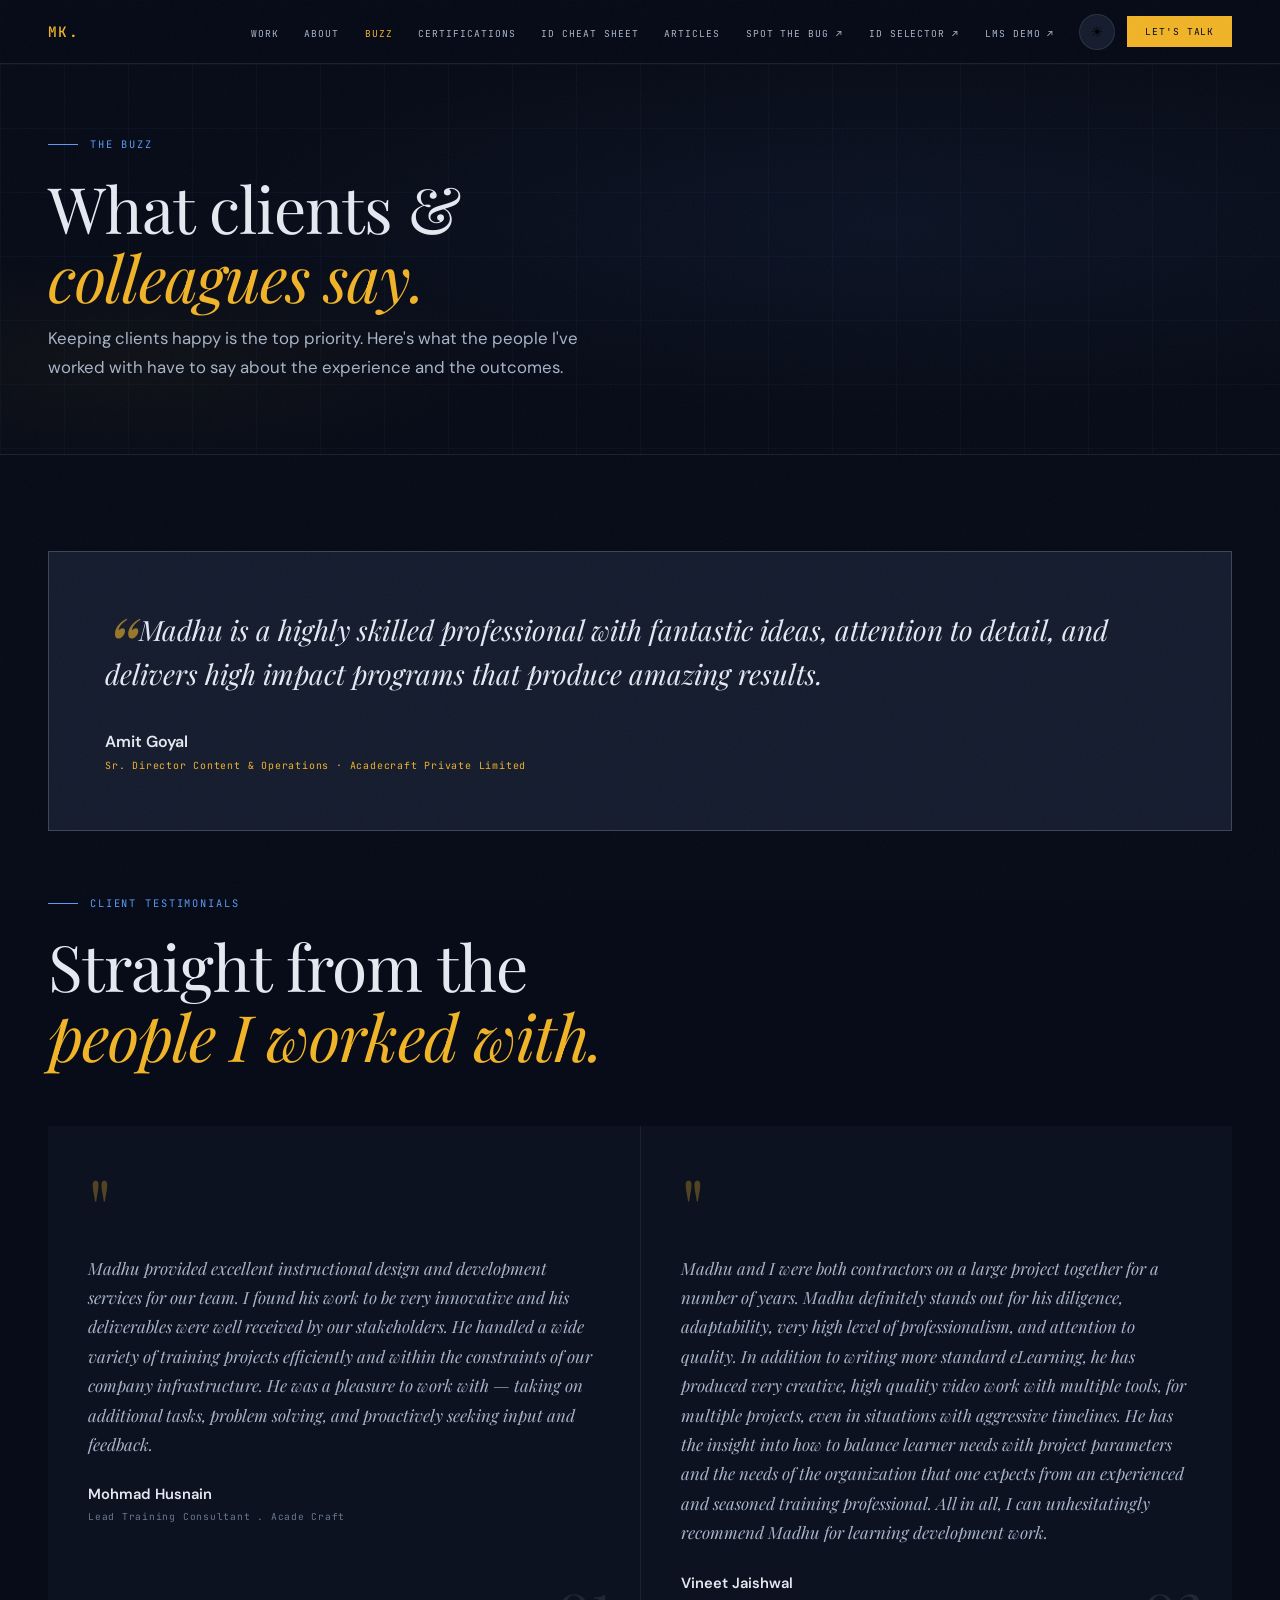
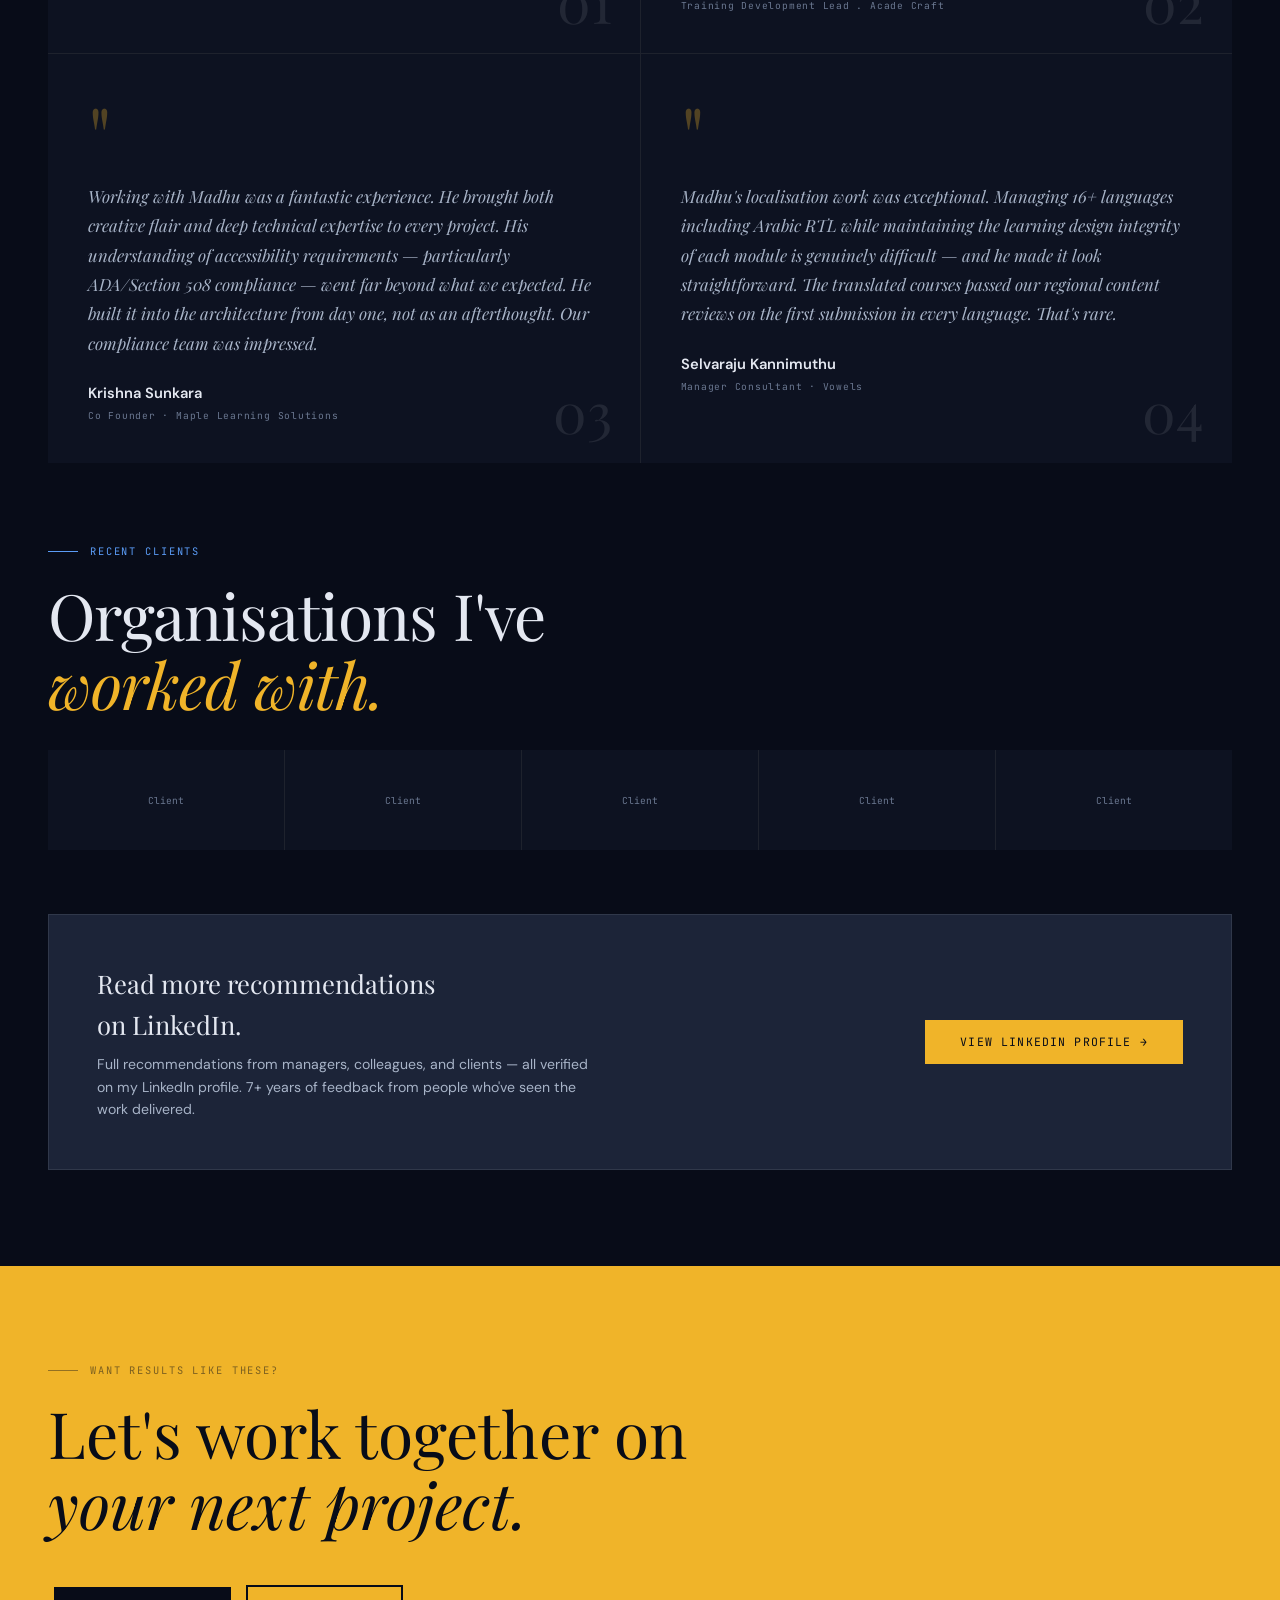
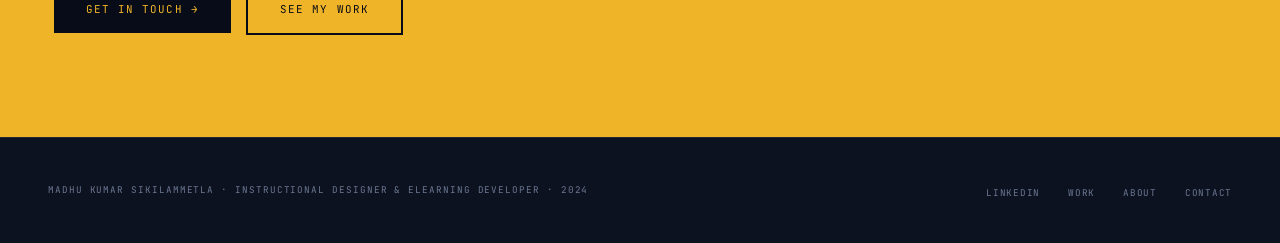
==== commit 96082013: "Revise author roles and names in buzz.html Updated roles and authors in testimonials for consistency" ====
--- a/buzz.html
+++ b/buzz.html
@@ -82,7 +82,7 @@
       <span class="t-quote-mark">"</span>
       <p class="t-text">Madhu provided excellent instructional design and development services for our team. I found his work to be very innovative and his deliverables were well received by our stakeholders. He handled a wide variety of training projects efficiently and within the constraints of our company infrastructure. He was a pleasure to work with — taking on additional tasks, problem solving, and proactively seeking input and feedback.</p>
       <div class="t-author">Mohmad Husnain</div>
-      <div class="t-role">Lead Training Consultant</div>
+      <div class="t-role">Lead Training Consultant . Acade Craft</div>
       <div class="t-num">01</div>
     </div>
 
@@ -90,15 +90,15 @@
       <span class="t-quote-mark">"</span>
       <p class="t-text">Madhu and I were both contractors on a large project together for a number of years. Madhu definitely stands out for his diligence, adaptability, very high level of professionalism, and attention to quality. In addition to writing more standard eLearning, he has produced very creative, high quality video work with multiple tools, for multiple projects, even in situations with aggressive timelines. He has the insight into how to balance learner needs with project parameters and the needs of the organization that one expects from an experienced and seasoned training professional. All in all, I can unhesitatingly recommend Madhu for learning development work.</p>
       <div class="t-author">Vineet Jaishwal</div>
-      <div class="t-role">Training Development Lead</div>
+      <div class="t-role">Training Development Lead . Acade Craft</div>
       <div class="t-num">02</div>
     </div>
 
     <div class="t-card reveal">
       <span class="t-quote-mark">"</span>
       <p class="t-text">Working with Madhu was a fantastic experience. He brought both creative flair and deep technical expertise to every project. His understanding of accessibility requirements — particularly ADA/Section 508 compliance — went far beyond what we expected. He built it into the architecture from day one, not as an afterthought. Our compliance team was impressed.</p>
-      <div class="t-author">Amit Goyal</div>
-      <div class="t-role">L&D Manager · Acade Craft</div>
+      <div class="t-author">Krishna Sunkara</div>
+      <div class="t-role">Co Founder · Maple Learning Solutions</div>
       <div class="t-num">03</div>
     </div>
 
@@ -106,7 +106,7 @@
       <span class="t-quote-mark">"</span>
       <p class="t-text">Madhu's localisation work was exceptional. Managing 16+ languages including Arabic RTL while maintaining the learning design integrity of each module is genuinely difficult — and he made it look straightforward. The translated courses passed our regional content reviews on the first submission in every language. That's rare.</p>
       <div class="t-author">Selvaraju Kannimuthu</div>
-      <div class="t-role">Consultant · Vowels</div>
+      <div class="t-role">Manager Consultant · Vowels</div>
       <div class="t-num">04</div>
     </div>
 
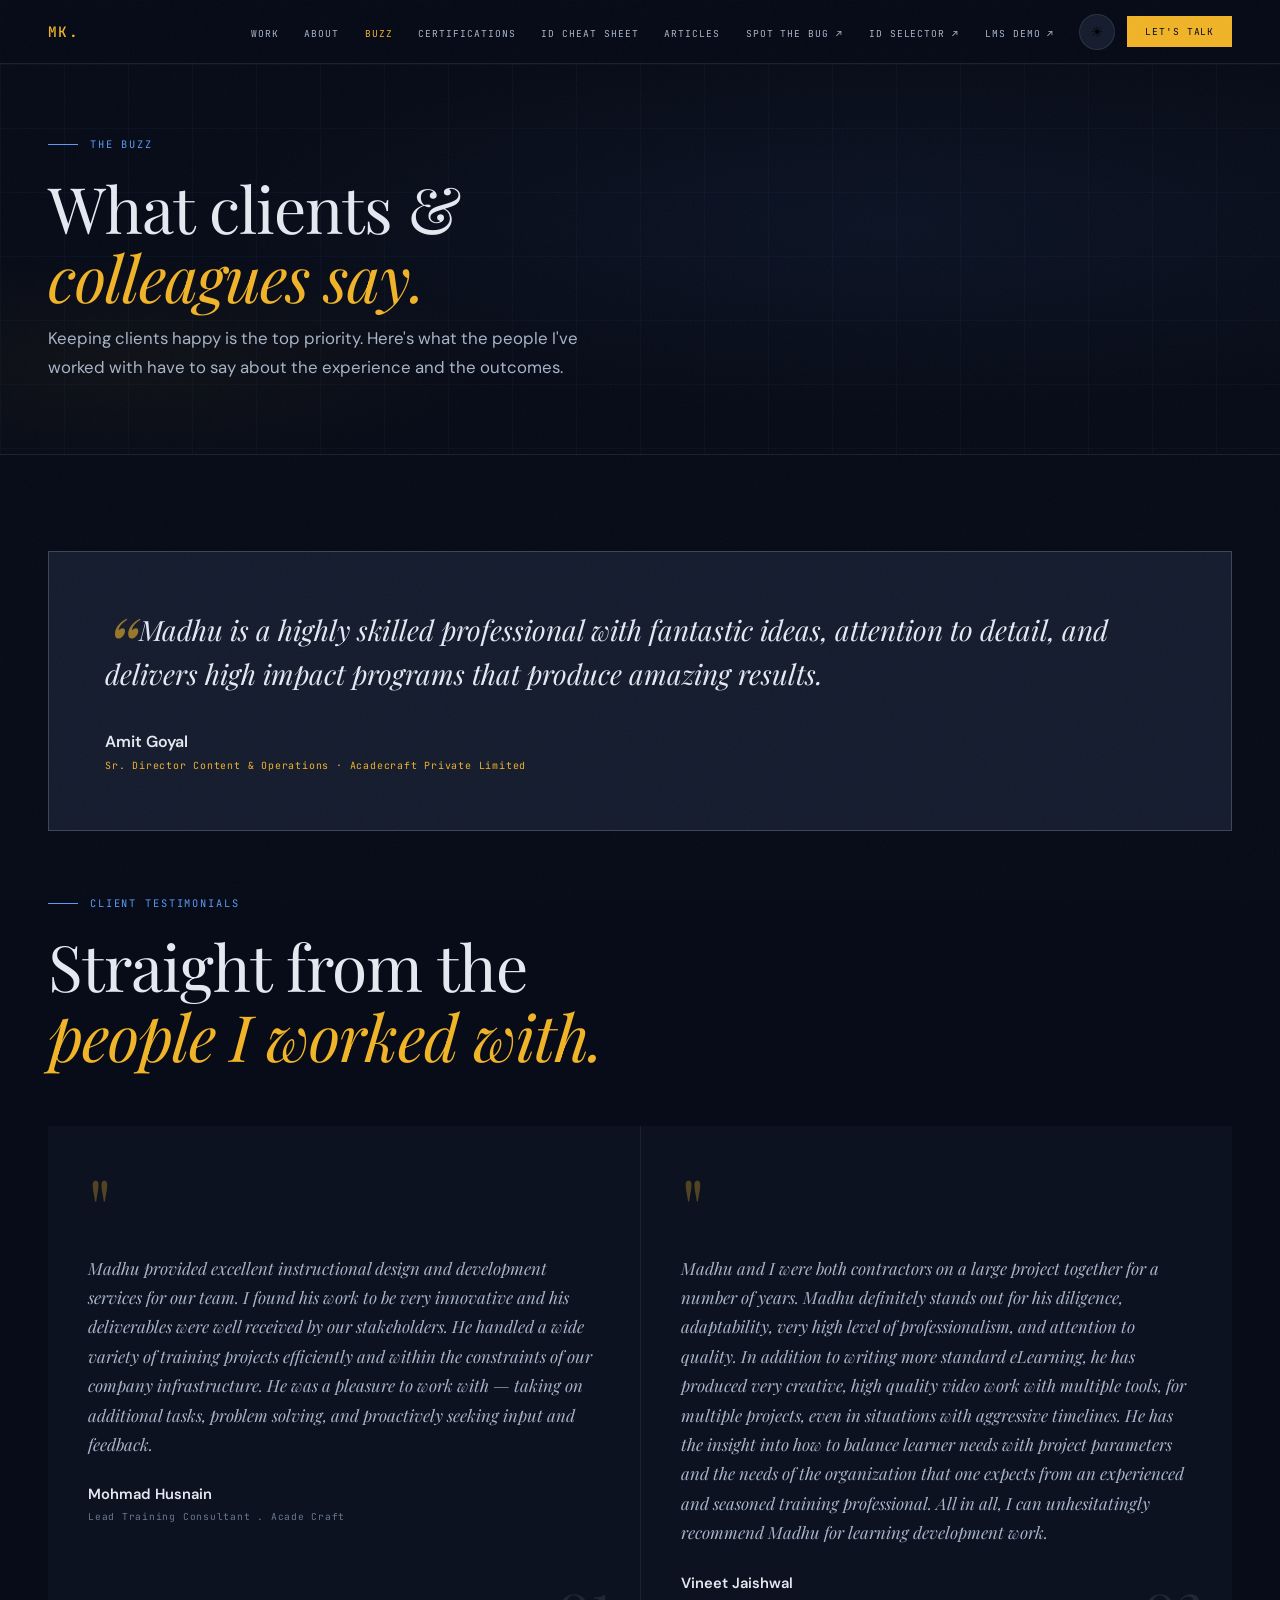
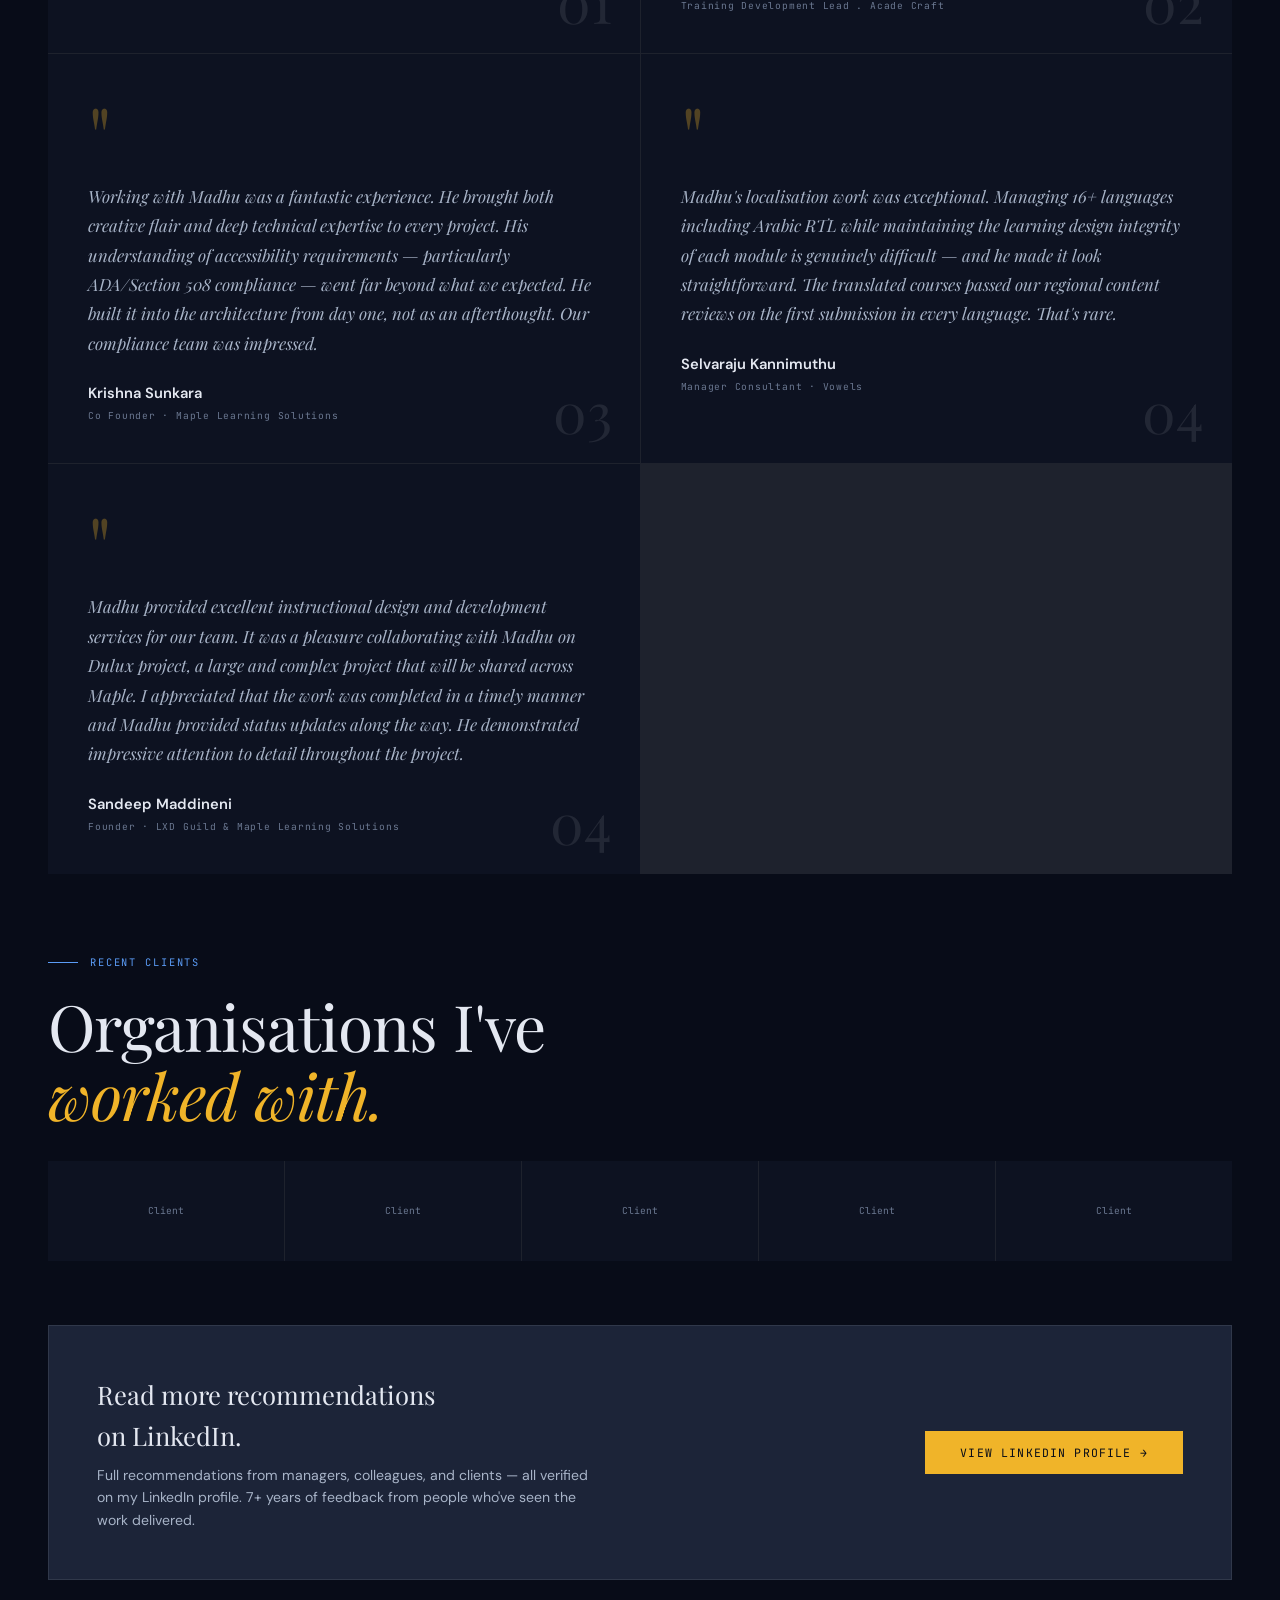
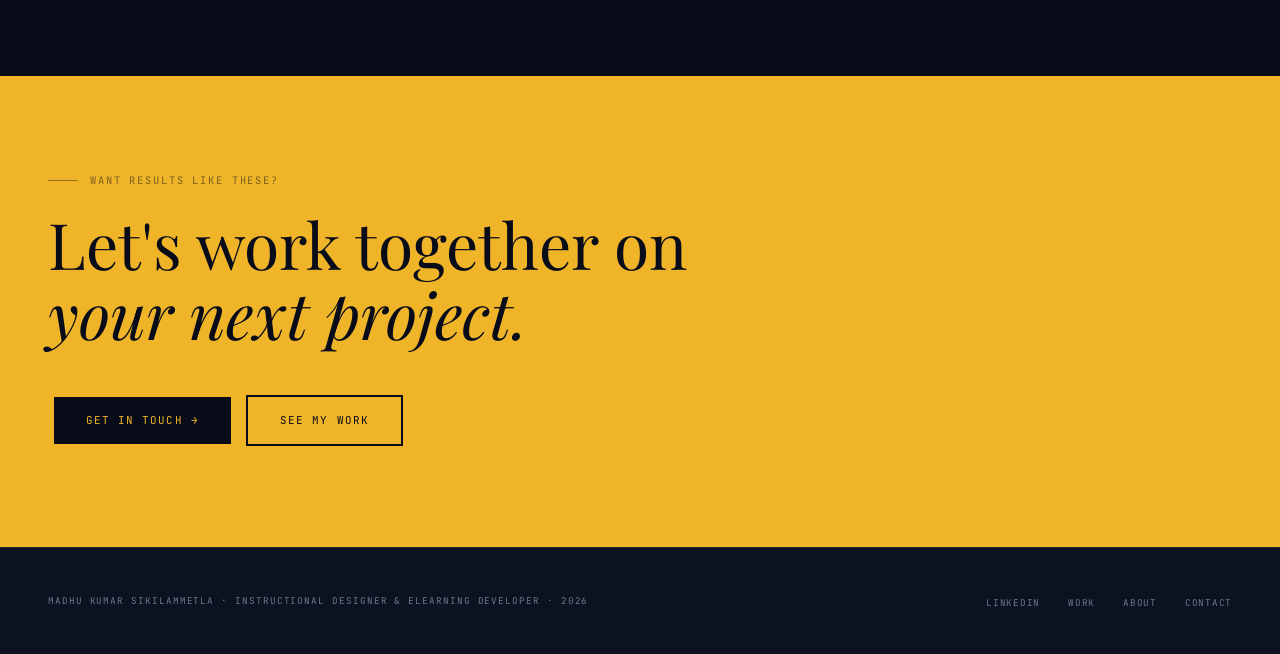
==== commit fb776d33: "Update buzz.html" ====
--- a/buzz.html
+++ b/buzz.html
@@ -110,6 +110,14 @@
       <div class="t-num">04</div>
     </div>
 
+   <div class="t-card reveal d1">
+      <span class="t-quote-mark">"</span>
+      <p class="t-text">Madhu provided excellent instructional design and development services for our team. It was a pleasure collaborating with Madhu on Dulux project, a large and complex project that will be shared across Maple. I appreciated that the work was completed in a timely manner and Madhu provided status updates along the way. He demonstrated impressive attention to detail throughout the project.</p>
+      <div class="t-author">Sandeep Maddineni</div>
+      <div class="t-role">Founder · LXD Guild & Maple Learning Solutions</div>
+      <div class="t-num">04</div>
+    </div>
+    
   </div>
 
   <!-- Client logos -->
@@ -152,7 +160,7 @@
   <a href="work.html" class="btn-dark outline">See My Work</a>
 </div>
 <footer>
-  <div class="footer-logo">Madhu Kumar Sikilammetla · Instructional Designer & eLearning Developer · 2024</div>
+  <div class="footer-logo">Madhu Kumar Sikilammetla · Instructional Designer & eLearning Developer · 2026</div>
   <ul class="footer-links">
     <li><a href="https://www.linkedin.com/in/madhu-kumar-sikilammetla-22694598" target="_blank">LinkedIn</a></li>
     <li><a href="work.html">Work</a></li><li><a href="about.html">About</a></li><li><a href="contact.html">Contact</a></li>
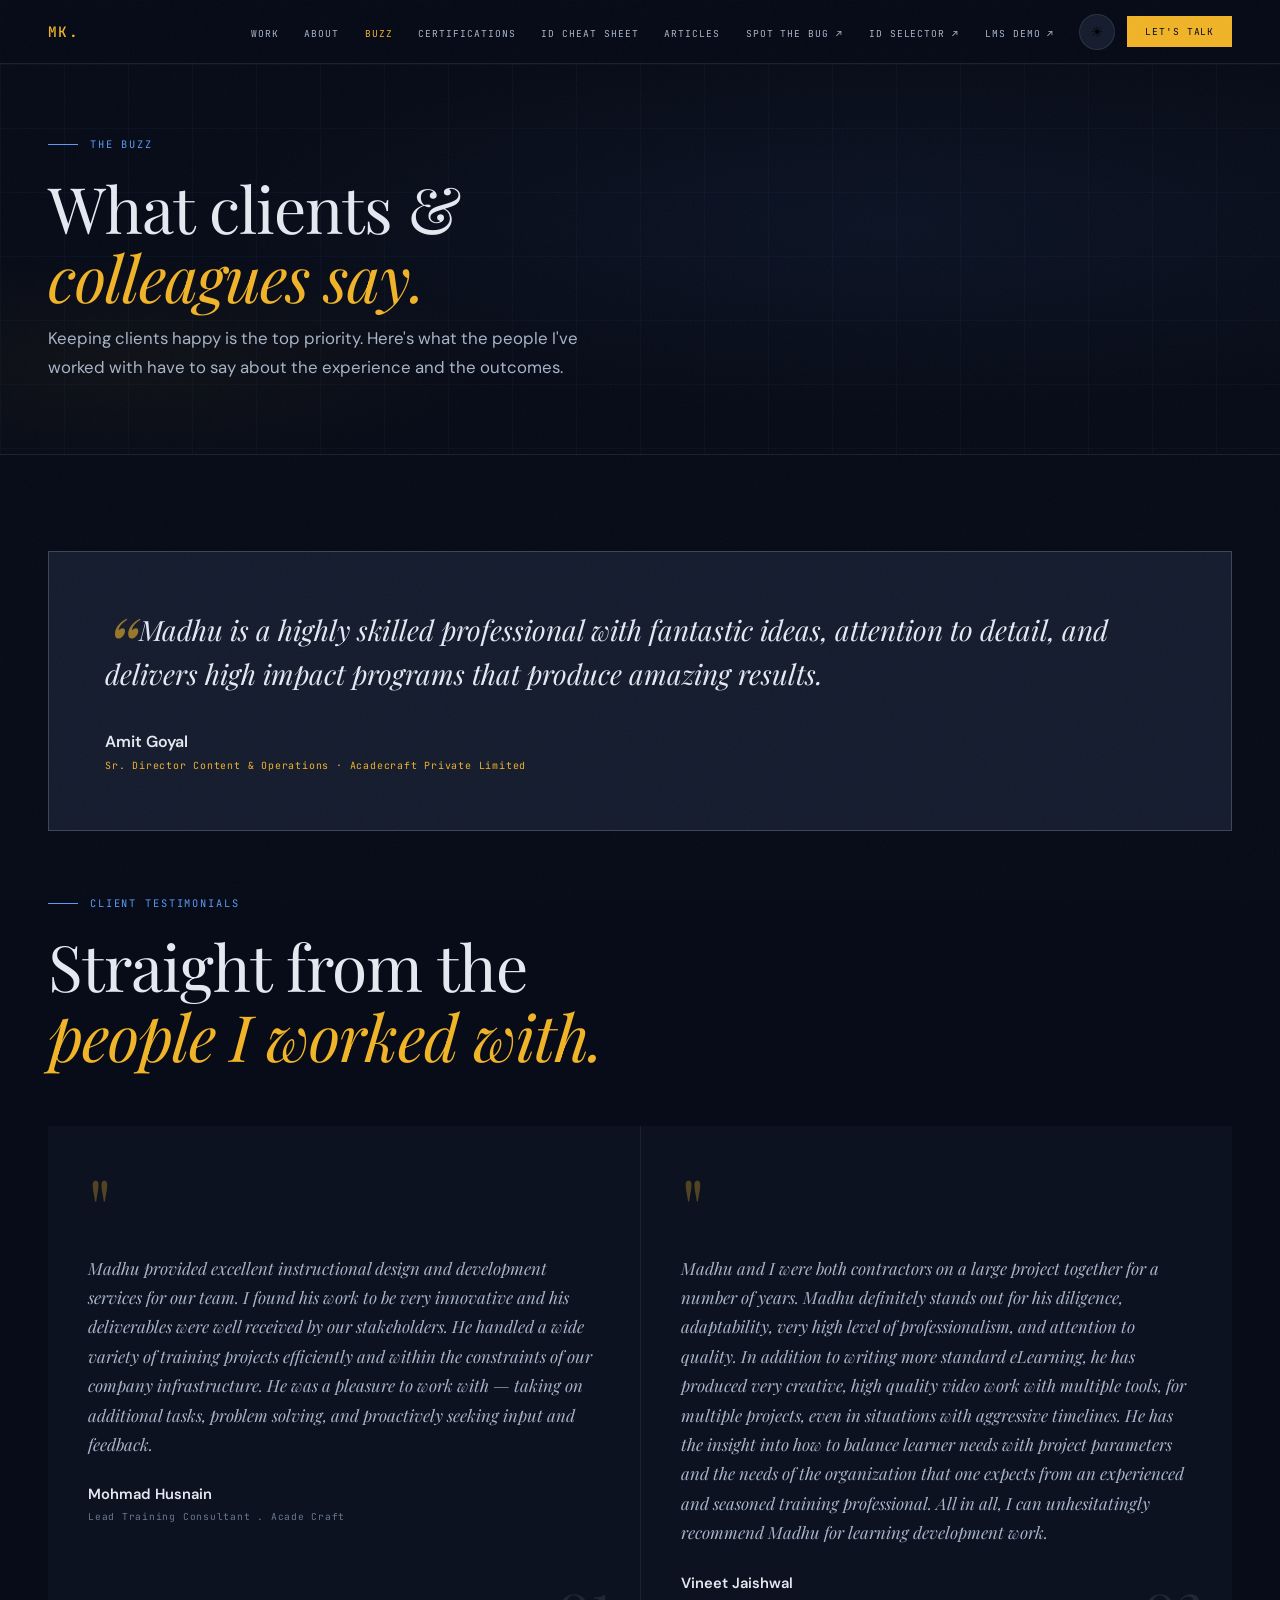
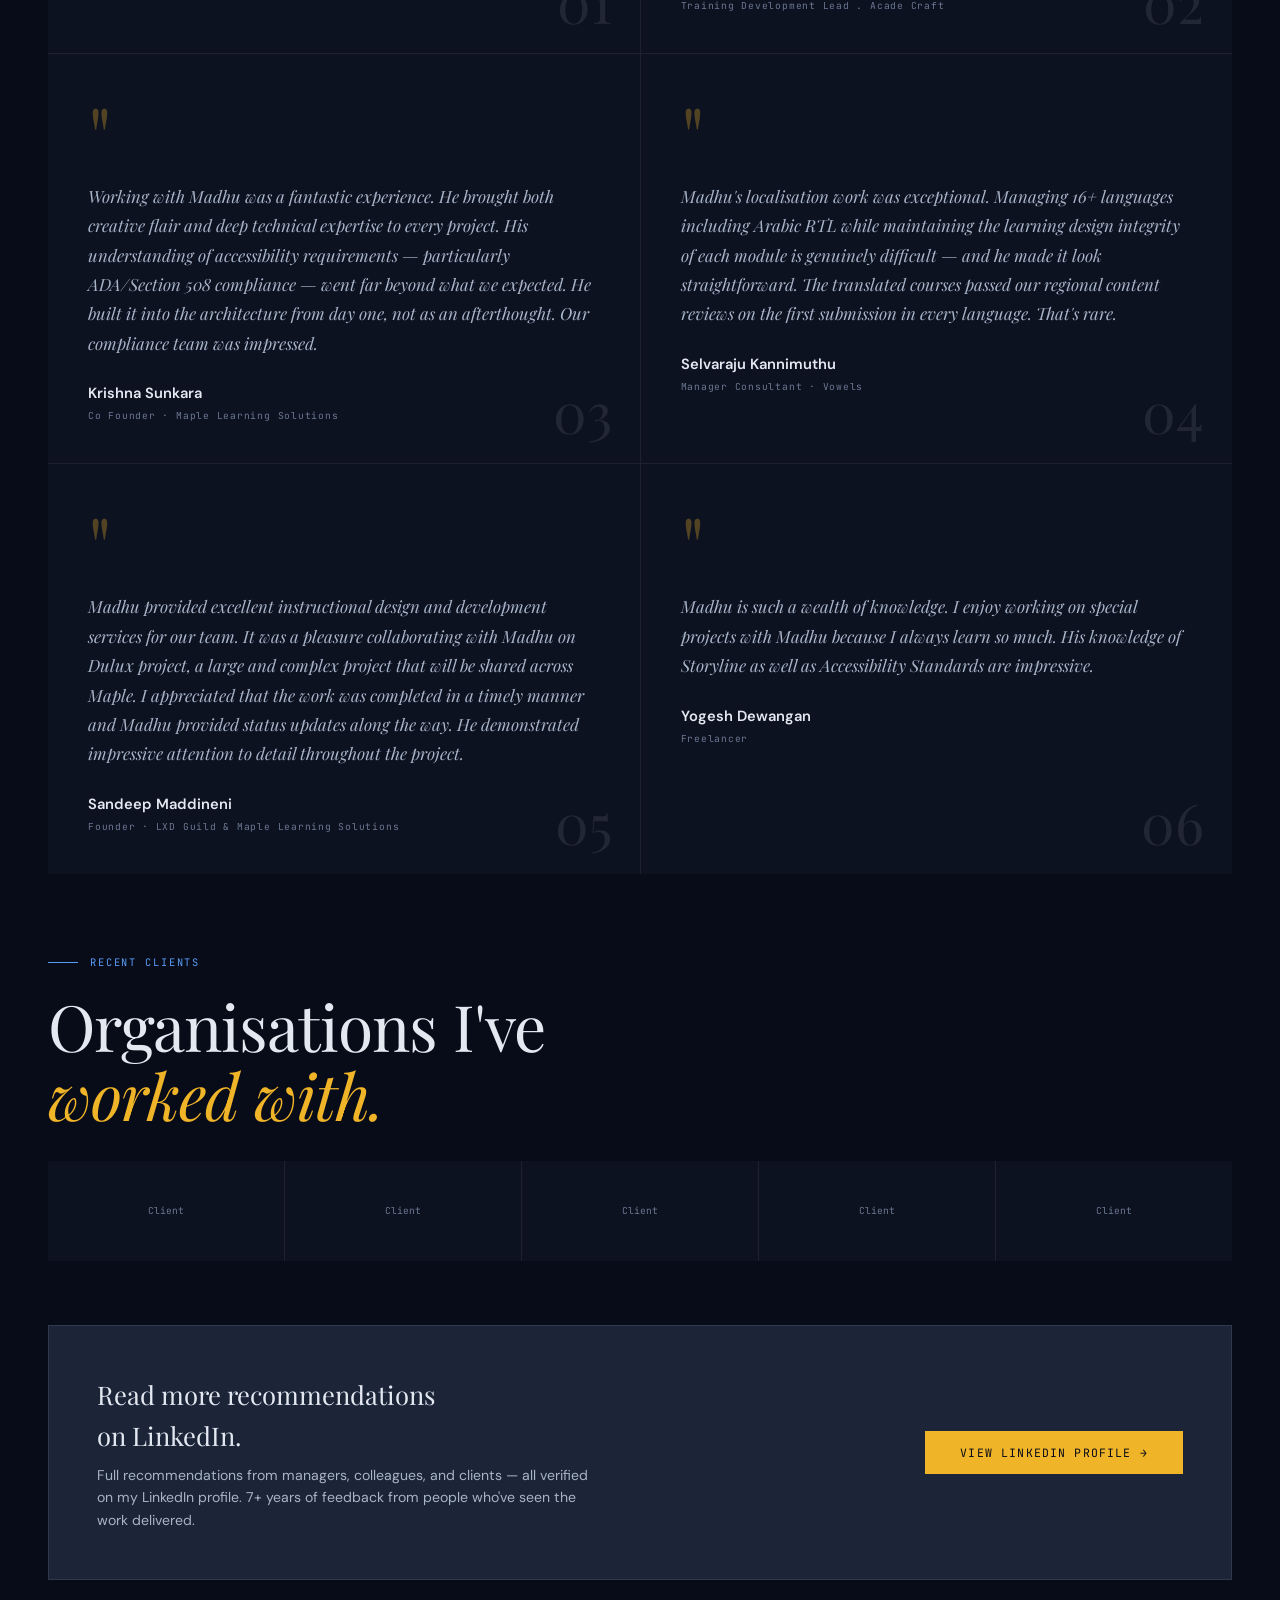
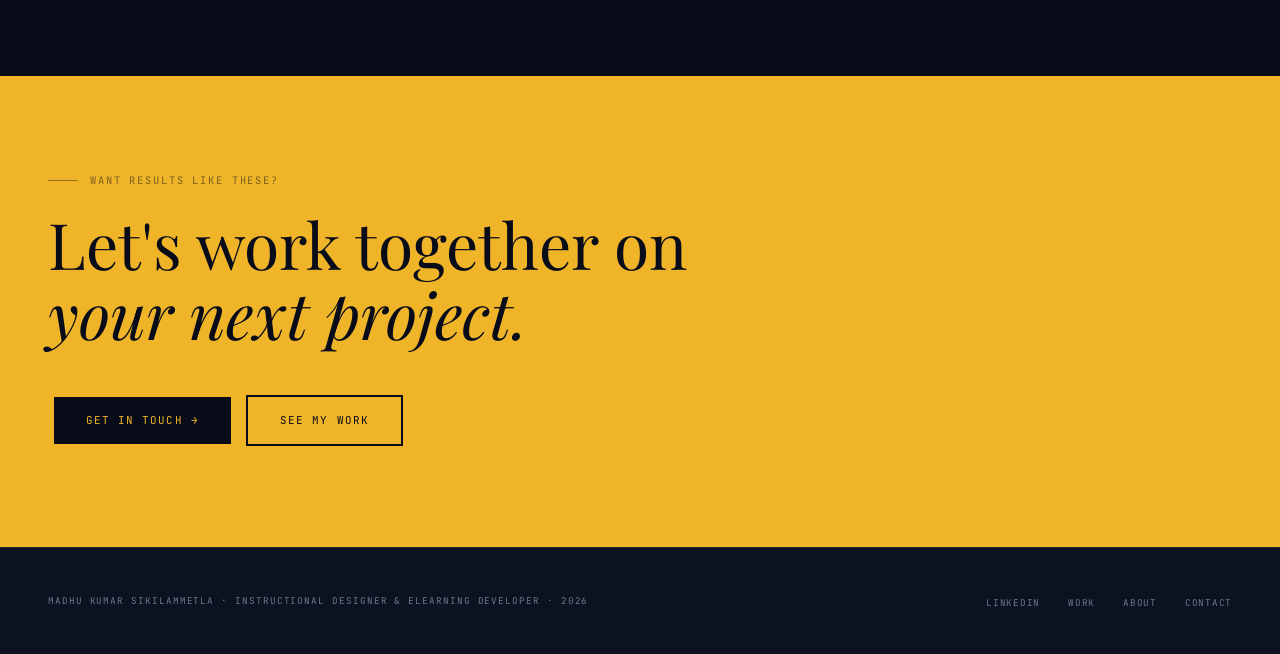
==== commit a35dfdf1: "Update testimonial numbers in buzz.html" ====
--- a/buzz.html
+++ b/buzz.html
@@ -115,7 +115,15 @@
       <p class="t-text">Madhu provided excellent instructional design and development services for our team. It was a pleasure collaborating with Madhu on Dulux project, a large and complex project that will be shared across Maple. I appreciated that the work was completed in a timely manner and Madhu provided status updates along the way. He demonstrated impressive attention to detail throughout the project.</p>
       <div class="t-author">Sandeep Maddineni</div>
       <div class="t-role">Founder · LXD Guild & Maple Learning Solutions</div>
-      <div class="t-num">04</div>
+      <div class="t-num">05</div>
+    </div>
+
+   <div class="t-card reveal d1">
+      <span class="t-quote-mark">"</span>
+      <p class="t-text">Madhu is such a wealth of knowledge. I enjoy working on special projects with Madhu because I always learn so much. His knowledge of Storyline as well as Accessibility Standards are impressive.</p>
+      <div class="t-author">Yogesh Dewangan</div>
+      <div class="t-role">Freelancer</div>
+      <div class="t-num">06</div>
     </div>
     
   </div>
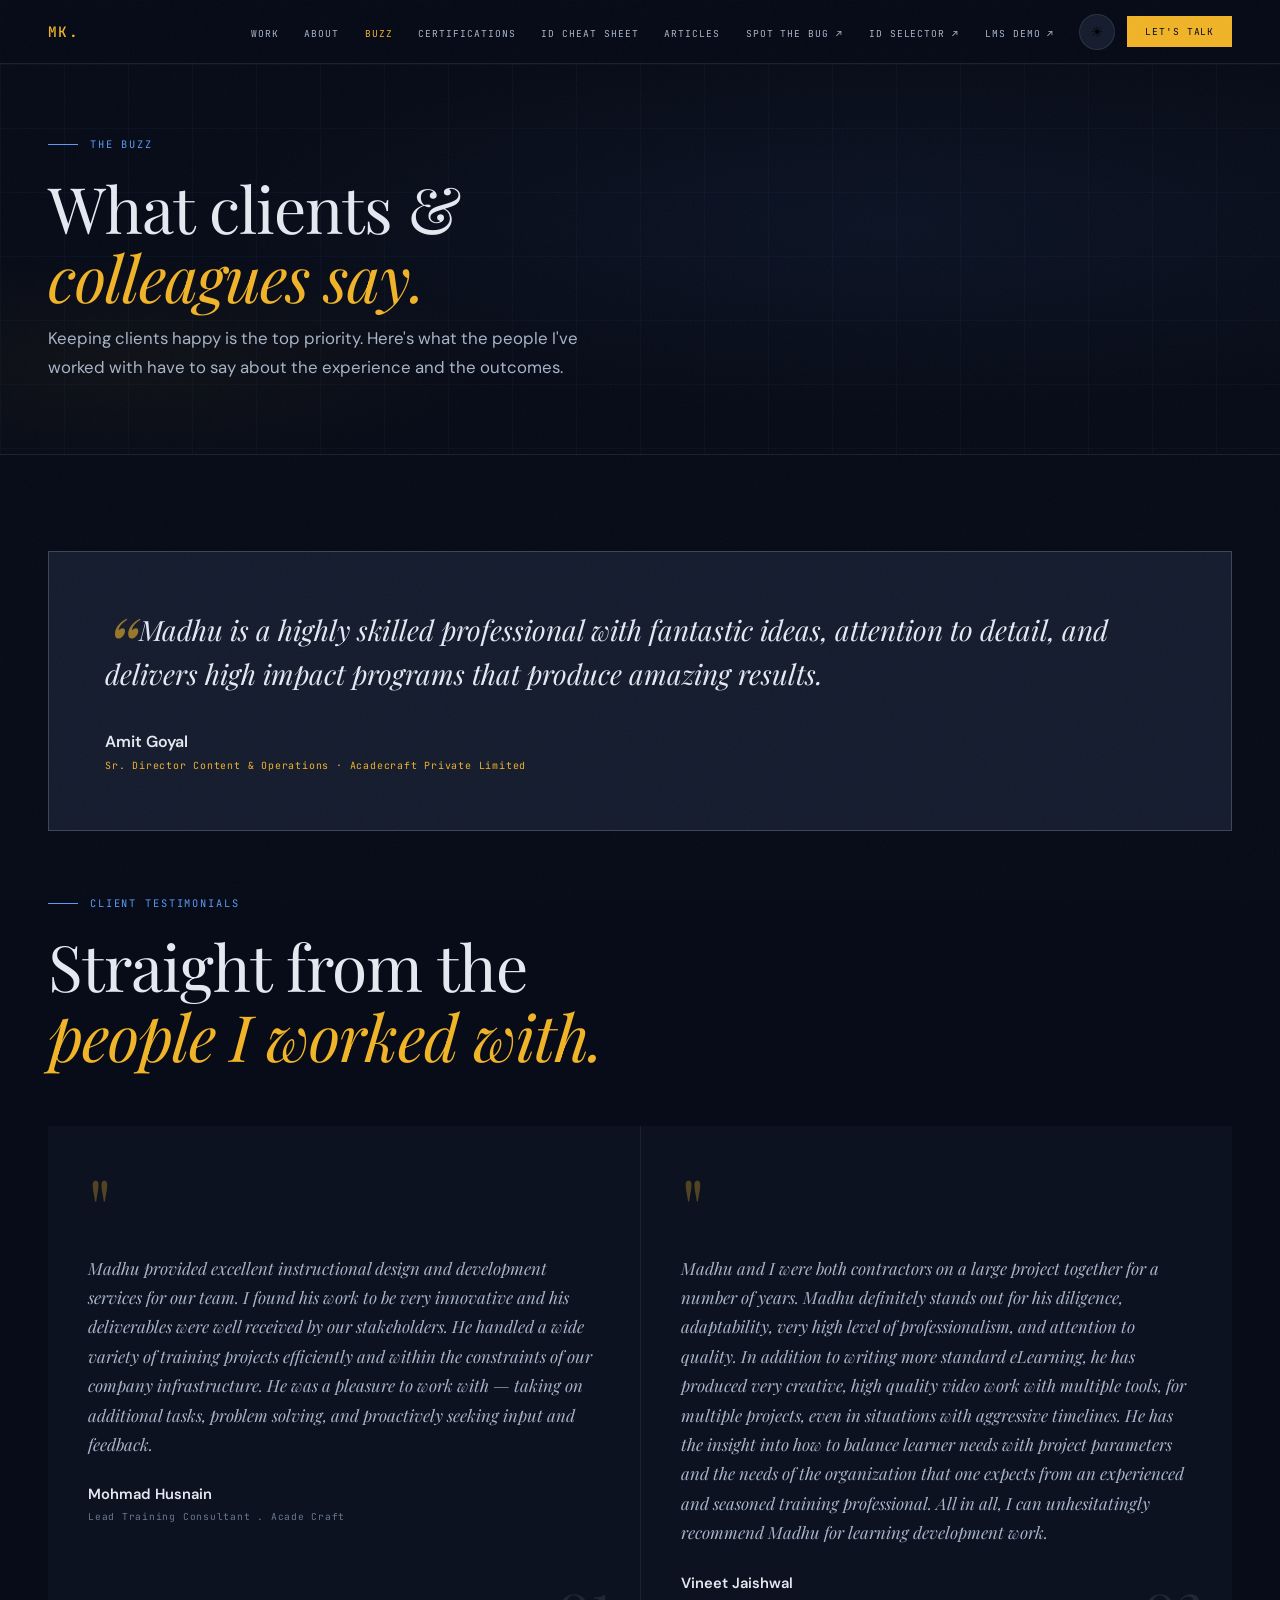
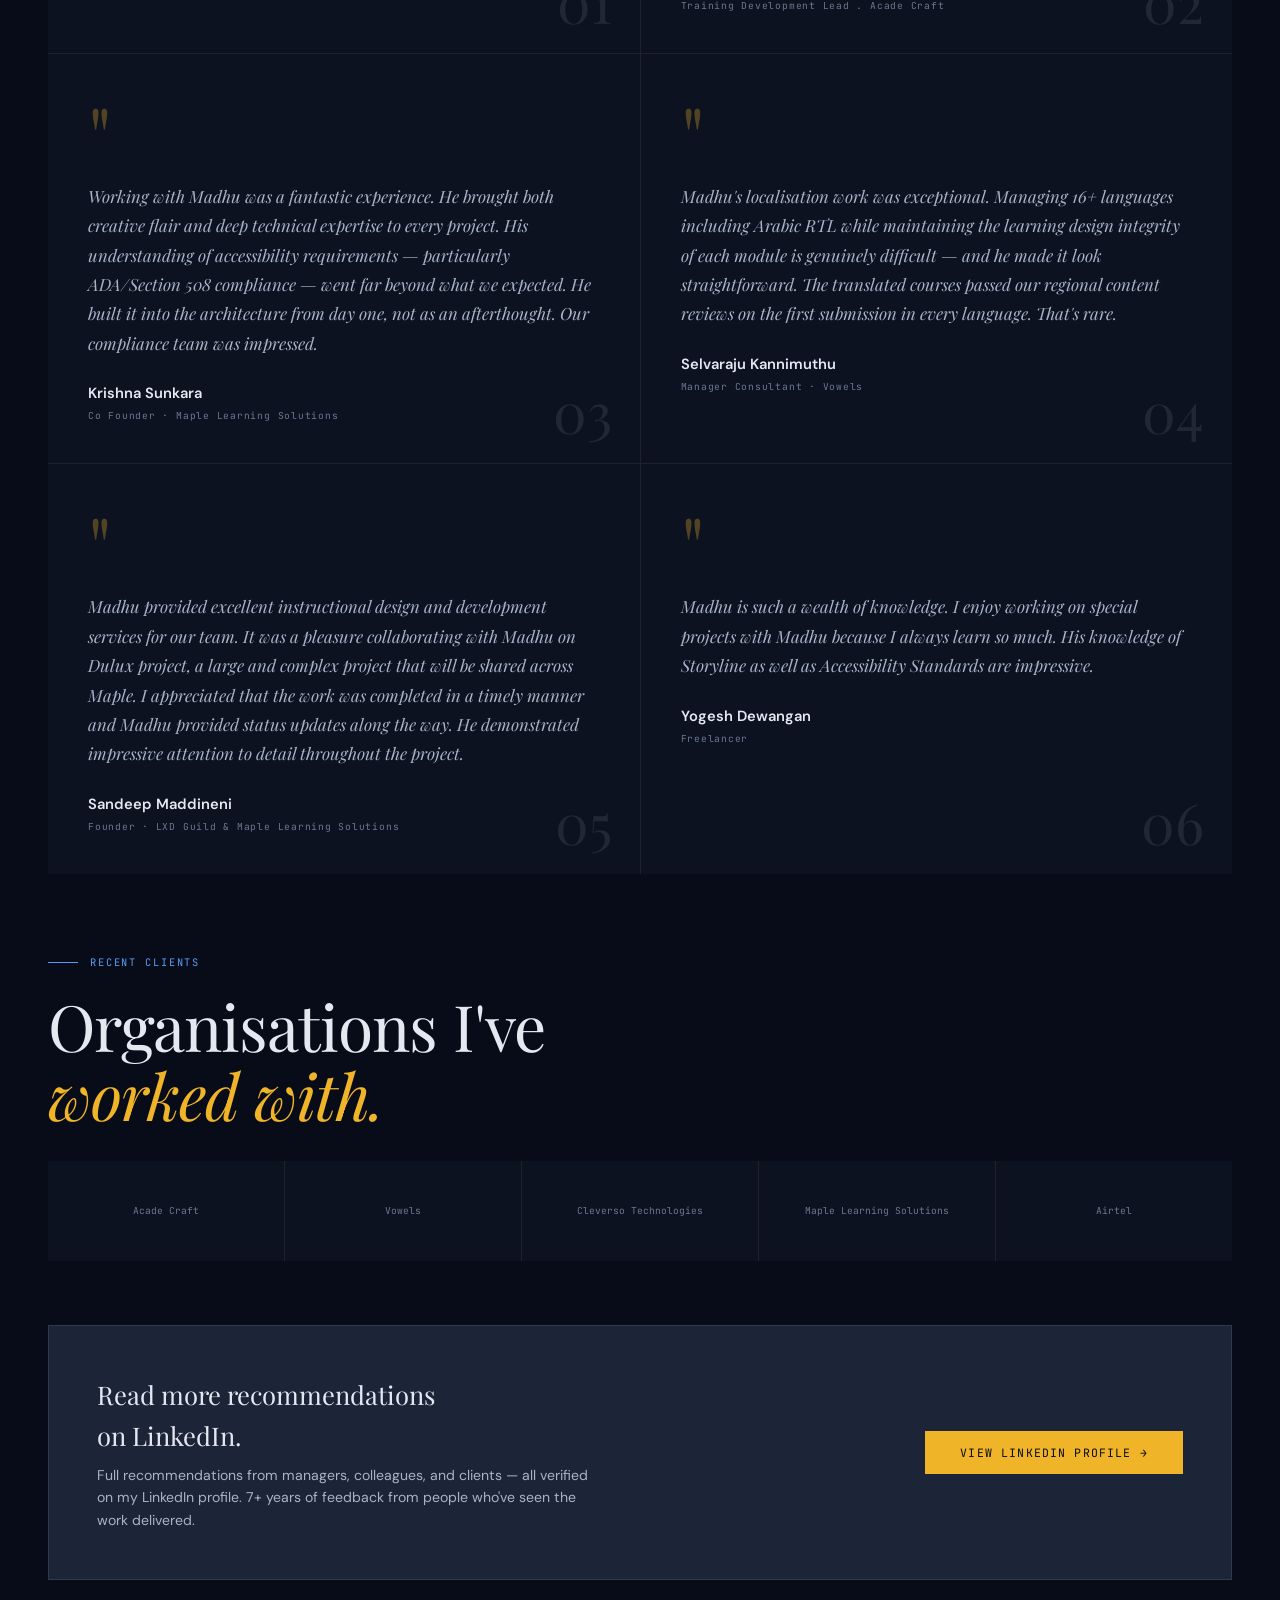
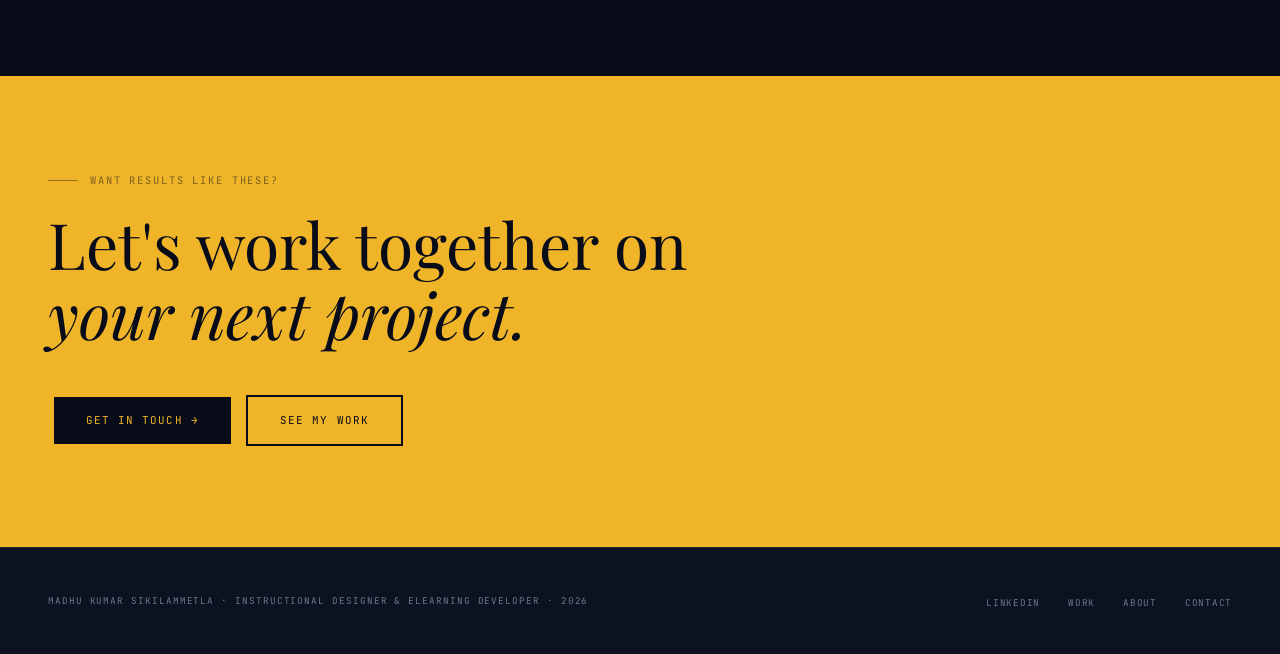
==== commit ab4c27f4: "Update buzz.html" ====
--- a/buzz.html
+++ b/buzz.html
@@ -134,19 +134,19 @@
     <h2 class="display d1">Organisations I've<br><em>worked with.</em></h2>
     <div class="clients-grid">
       <div class="client-logo">
-        <img src="https://lh3.googleusercontent.com/sitesv/[base64]w240" alt="Acade Craft" onerror="this.style.display='none';this.parentElement.innerHTML='<div style=\'font-family:var(--mono);font-size:.6rem;color:var(--muted);text-align:center\'>Client</div>'">
+        <img src="https://lh3.googleusercontent.com/sitesv/[base64]w240" alt="Acade Craft" onerror="this.style.display='none';this.parentElement.innerHTML='<div style=\'font-family:var(--mono);font-size:.6rem;color:var(--muted);text-align:center\'>Acade Craft</div>'">
       </div>
       <div class="client-logo">
-        <img src="https://lh3.googleusercontent.com/sitesv/[base64]w240" alt="Vowels" onerror="this.style.display='none';this.parentElement.innerHTML='<div style=\'font-family:var(--mono);font-size:.6rem;color:var(--muted);text-align:center\'>Client</div>'">
+        <img src="https://lh3.googleusercontent.com/sitesv/[base64]w240" alt="Vowels" onerror="this.style.display='none';this.parentElement.innerHTML='<div style=\'font-family:var(--mono);font-size:.6rem;color:var(--muted);text-align:center\'>Vowels</div>'">
       </div>
       <div class="client-logo">
-        <img src="https://lh3.googleusercontent.com/sitesv/[base64]w240" alt="Cleverso Technologies" onerror="this.style.display='none';this.parentElement.innerHTML='<div style=\'font-family:var(--mono);font-size:.6rem;color:var(--muted);text-align:center\'>Client</div>'">
+        <img src="https://lh3.googleusercontent.com/sitesv/[base64]w240" alt="Cleverso Technologies" onerror="this.style.display='none';this.parentElement.innerHTML='<div style=\'font-family:var(--mono);font-size:.6rem;color:var(--muted);text-align:center\'>Cleverso Technologies</div>'">
       </div>
       <div class="client-logo">
-        <img src="https://lh3.googleusercontent.com/sitesv/[base64]w240" alt="Maple Learning Solutions" onerror="this.style.display='none';this.parentElement.innerHTML='<div style=\'font-family:var(--mono);font-size:.6rem;color:var(--muted);text-align:center\'>Client</div>'">
+        <img src="https://lh3.googleusercontent.com/sitesv/[base64]w240" alt="Maple Learning Solutions" onerror="this.style.display='none';this.parentElement.innerHTML='<div style=\'font-family:var(--mono);font-size:.6rem;color:var(--muted);text-align:center\'>Maple Learning Solutions</div>'">
       </div>
       <div class="client-logo">
-        <img src="https://lh3.googleusercontent.com/sitesv/[base64]w240" alt="Airtel" onerror="this.style.display='none';this.parentElement.innerHTML='<div style=\'font-family:var(--mono);font-size:.6rem;color:var(--muted);text-align:center\'>Client</div>'">
+        <img src="https://lh3.googleusercontent.com/sitesv/[base64]w240" alt="Airtel" onerror="this.style.display='none';this.parentElement.innerHTML='<div style=\'font-family:var(--mono);font-size:.6rem;color:var(--muted);text-align:center\'>Airtel</div>'">
       </div>
     </div>
   </div>
